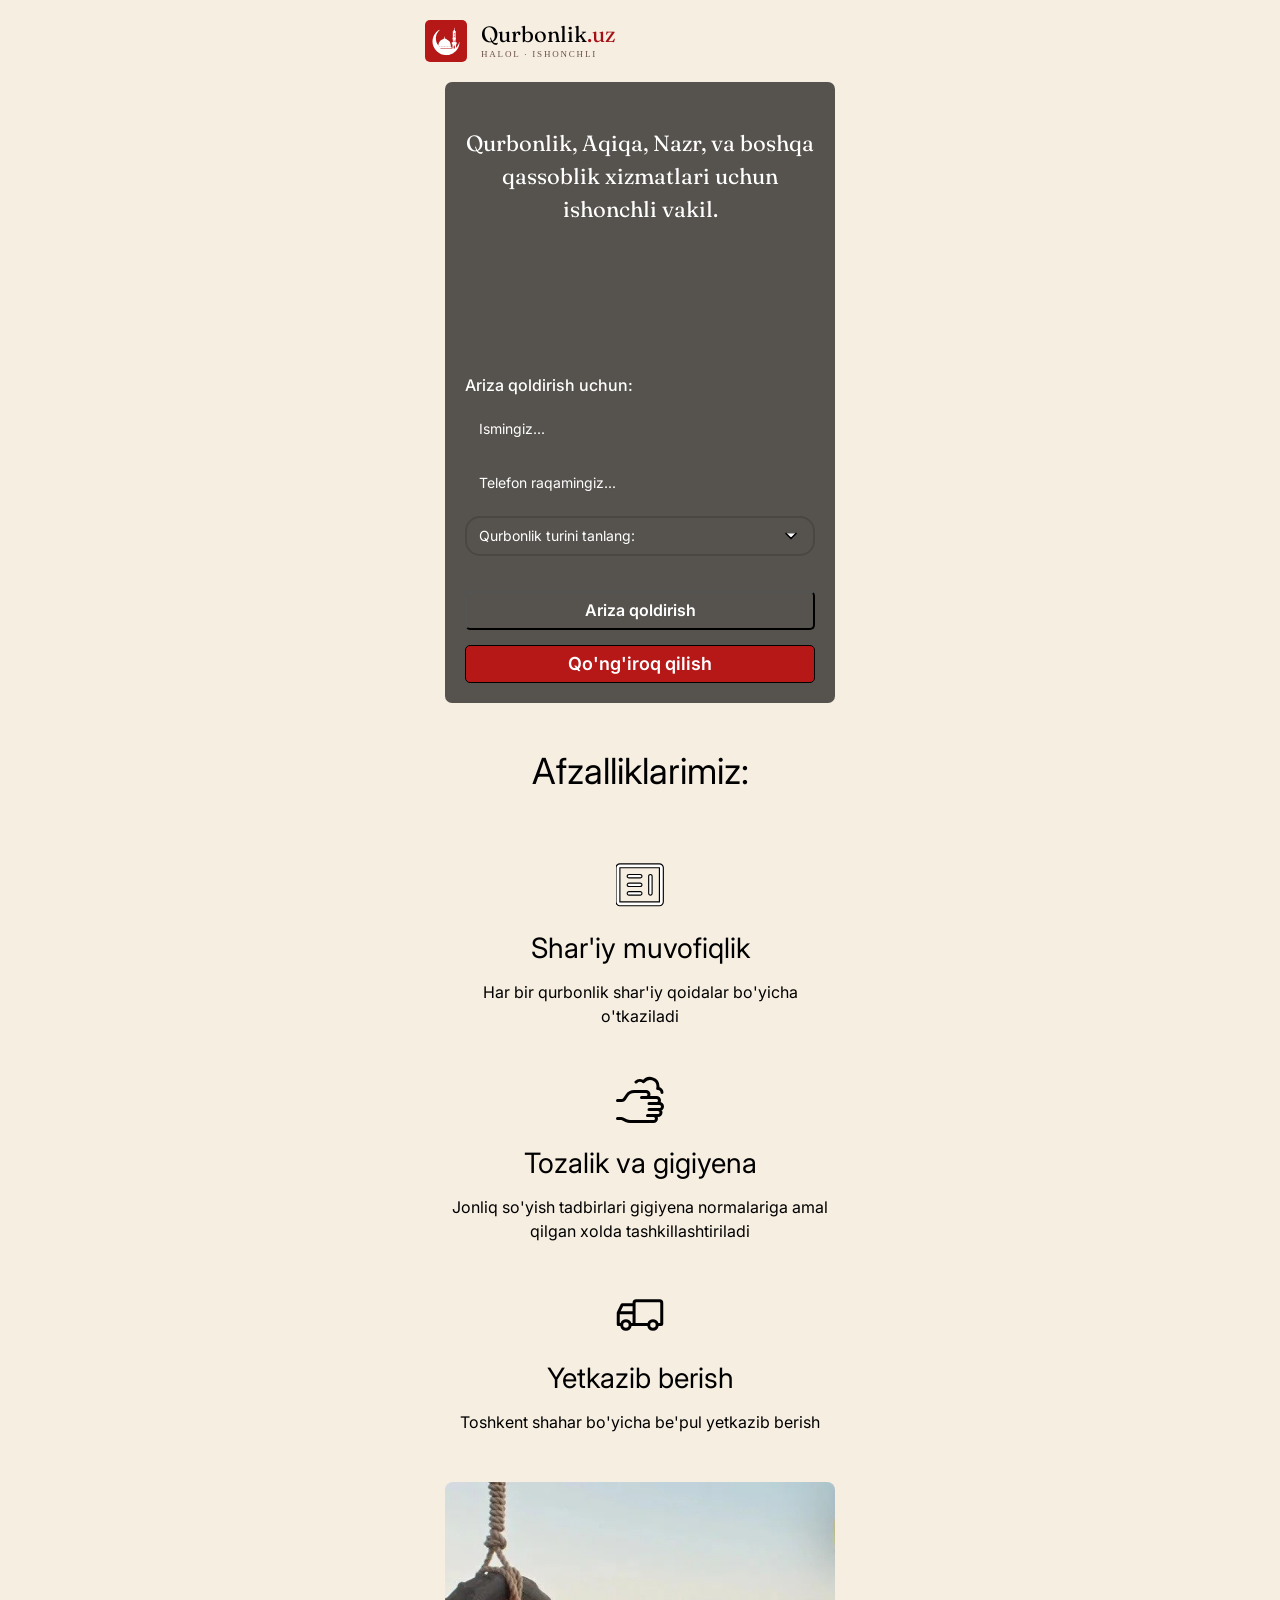
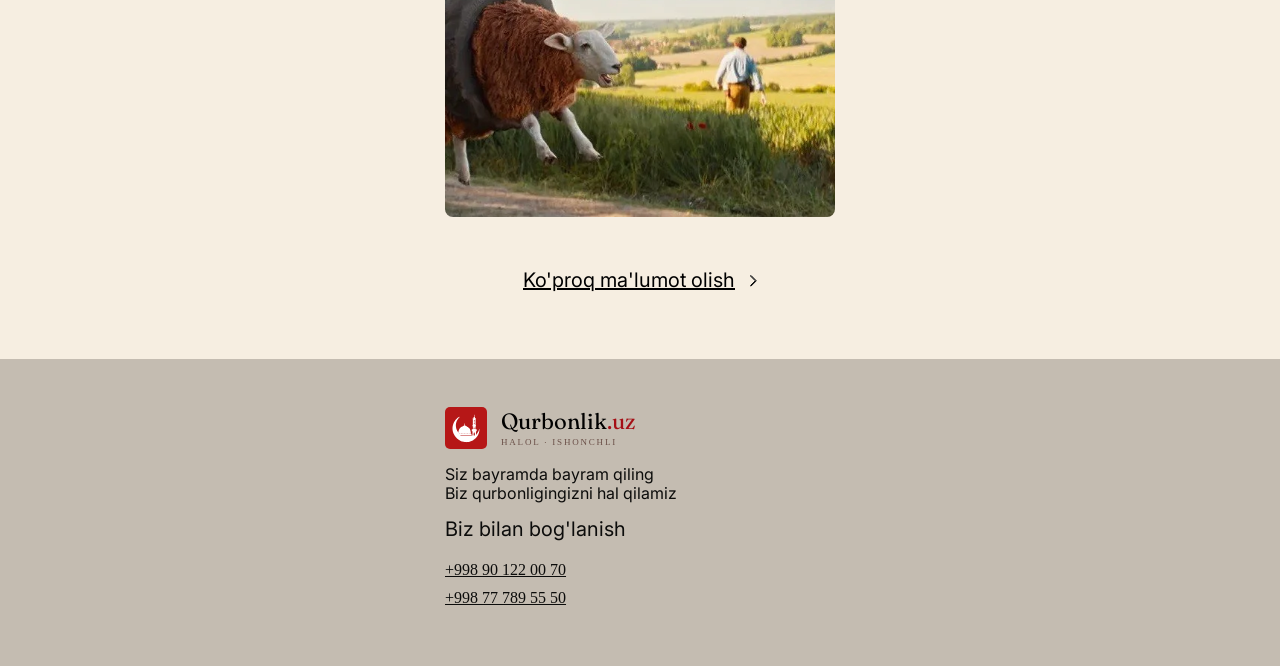
==== index.html @ 2880d34c "CRM test" ====
<!DOCTYPE html>
<html lang="en">
<head>
  <meta charset="UTF-8">
  <meta name="viewport" content="width=device-width, initial-scale=1.0">
  <title>Qurbonlik Landing</title>
  <link rel="stylesheet" href="./css/main.css">
  <link rel="stylesheet" href="./css/index.css">
  <link rel="preconnect" href="https://fonts.googleapis.com">
  <link rel="preconnect" href="https://fonts.gstatic.com" crossorigin>
  <link href="https://fonts.googleapis.com/css2?family=Fraunces:ital,opsz,wght@0,9..144,100..900;1,9..144,100..900&display=swap" rel="stylesheet">
  <link href="https://fonts.googleapis.com/css2?family=Inter:ital,opsz,wght@0,14..32,100..900;1,14..32,100..900&display=swap" rel="stylesheet">
</head>
<body>
  <header class="header">
    <div class="container box">
      <div class="header__box">
        <a href="/" class="header__link">
          <img src="./images/qurbonlik logo.svg" width="42" height="42" class="header__image" alt="Qurbonlik.uz logo">
          <div class="header__title">
            <p class="header__text">
              Qurbonlik<span class="header__minitext">.uz</span>
            </p>
            <p class="header__subtext">
              HALOL · ISHONCHLI          
            </p>
          </div>
        </a>
      </div>
    </div>
  </header>
  <main class="main">
    <div class="hero">
      <div class="container">
        <div class="hero__box">
          <div class="hero__card">
            <video class="hero-video" autoplay muted loop playsinline>
              <source src="./videos/2.mp4" type="video/mp4">
              Your browser does not support the video tag.
            </video>
            <div class="overlay"></div>
            <div class="hero-content">
              
              <h1 class="hero__title">
                Qurbonlik, Aqiqa, Nazr, va boshqa qassoblik xizmatlari uchun ishonchli vakil.
              </h1>
              <p class="hero__subtitle">
                Ariza qoldirish uchun:
              </p>
              <form action="" class="hero__form form">
                <input required class="form__name" type="text" placeholder="Ismingiz...">
                <input required class="form__phone" type="tel" placeholder="Telefon raqamingiz...">
                <div class="custom-select" id="customSelect">
                  <div class="select-selected">
                    <span id="selectedText">Qurbonlik turini tanlang:</span>
                    
                    <svg class="select-arrow" width="20" height="20" viewBox="0 0 24 24" fill="#fff">
                      <path d="M6 9L12 15L18 9"
                      stroke="currentColor"
                      stroke-width="2"
                      stroke-linecap="round"
                      stroke-linejoin="round"/>
                    </svg>
                  </div>
                  
                  <div class="select-options">
                    <div class="option" data-value="Aqiqa">Aqiqa</div>
                    <div class="option" data-value="Nazr">Nazr</div>
                    <div class="option" data-value="Ehson">Ehson</div>
                    <div class="option" data-value="Ma'lumot olmoqchi edim">
                      Ma'lumot olmoqchi edim
                    </div>
                  </div>
                  
                  <input type="hidden" name="type" id="typeInput" required>
                </div>
                <button type="submit" class="form__submit">Ariza qoldirish</button>
                <!-- <a href="tel:+998901220070" class="form__call">Yoki hoziroq biz bilan aloqaga chiqing</a> -->
                <a href="tel:+998901234567" class="call-btn">
                  <span>Qo'ng'iroq qilish</span>
                </a>
              </form>
            </div>
          </div>
        </div>
      </div>
    </div>
    
    <div class="us">
      <div class="container">
        <div class="us__about about">
          <h3 class="about__title">Afzalliklarimiz:</h3>
        </div>
        <div class="us__information information">
          <ul class="information__list">
            <li class="information__item">
              <svg class="information__logo" width="48" height="48" viewBox="0 0 42 37" fill="none" xmlns="http://www.w3.org/2000/svg">
                <path stroke="#000" d="M11.309 27.311H21.1965C21.6232 27.311 21.9803 27.1663 22.268 26.877C22.5553 26.588 22.699 26.2297 22.699 25.802C22.699 25.3747 22.5553 25.0193 22.268 24.736C21.9803 24.4527 21.6232 24.311 21.1965 24.311H11.309C10.8823 24.311 10.5253 24.4557 10.238 24.745C9.95033 25.034 9.8065 25.3923 9.8065 25.82C9.8065 26.2473 9.95033 26.6027 10.238 26.886C10.5253 27.1693 10.8823 27.311 11.309 27.311ZM30.0825 9.311C29.6552 9.311 29.2998 9.45467 29.0165 9.742C28.7332 10.0297 28.5915 10.386 28.5915 10.811V25.811C28.5915 26.236 28.736 26.5922 29.025 26.8795C29.3143 27.1672 29.6727 27.311 30.1 27.311C30.5277 27.311 30.8832 27.1672 31.1665 26.8795C31.4498 26.5922 31.5915 26.236 31.5915 25.811V10.811C31.5915 10.386 31.4468 10.0297 31.1575 9.742C30.8685 9.45467 30.5102 9.311 30.0825 9.311ZM11.309 19.811H21.1965C21.6232 19.811 21.9803 19.6663 22.268 19.377C22.5553 19.088 22.699 18.7297 22.699 18.302C22.699 17.8747 22.5553 17.5193 22.268 17.236C21.9803 16.9527 21.6232 16.811 21.1965 16.811H11.309C10.8823 16.811 10.5253 16.9557 10.238 17.245C9.95033 17.534 9.8065 17.8923 9.8065 18.32C9.8065 18.7473 9.95033 19.1027 10.238 19.386C10.5253 19.6693 10.8823 19.811 11.309 19.811ZM11.309 12.311H21.1965C21.6232 12.311 21.9803 12.1663 22.268 11.877C22.5553 11.588 22.699 11.2297 22.699 10.802C22.699 10.3747 22.5553 10.0193 22.268 9.736C21.9803 9.45267 21.6232 9.311 21.1965 9.311H11.309C10.8823 9.311 10.5253 9.45566 10.238 9.745C9.95033 10.034 9.8065 10.3923 9.8065 10.82C9.8065 11.2473 9.95033 11.6027 10.238 11.886C10.5253 12.1693 10.8823 12.311 11.309 12.311ZM3.4065 36.61C2.4865 36.61 1.68883 36.2722 1.0135 35.5965C0.337834 34.9212 0 34.1235 0 33.2035V3.4185C0 2.49517 0.337834 1.69466 1.0135 1.017C1.68883 0.338998 2.4865 0 3.4065 0H37.9915C38.9148 0 39.7153 0.338998 40.393 1.017C41.071 1.69466 41.41 2.49517 41.41 3.4185V33.2035C41.41 34.1235 41.071 34.9212 40.393 35.5965C39.7153 36.2722 38.9148 36.61 37.9915 36.61H3.4065ZM3.4065 33.2035H37.9915V3.4185H3.4065V33.2035Z" fill="white"/>
              </svg>
              <p class="information__title">Shar'iy muvofiqlik</p>
              <p class="information__text">Har bir qurbonlik shar'iy qoidalar bo'yicha o'tkaziladi</p>
            </li>
            <li class="information__item">
              <svg class="information__logo" xmlns="http://www.w3.org/2000/svg" width="48" height="48" viewBox="0 0 24 24"><path fill="none" stroke="#000" stroke-linecap="round" stroke-linejoin="round" stroke-width="1.5" d="M.75 21.252h1.9c.233 0 .463.054.671.158l1.733.867a4.507 4.507 0 0 0 2.012.475H18.75a1.5 1.5 0 1 0 0-3H21a1.5 1.5 0 1 0 0-3h.75a1.5 1.5 0 1 0 0-3h-1.5a1.5 1.5 0 1 0 0-3H15a1.5 1.5 0 1 0 0-3H9.158a4.5 4.5 0 0 0-3.744 2L4.2 11.584a1.5 1.5 0 0 1-1.248.668H.75m12-1.5H15m1.5 6H21m-4.5-3h3.75m-4.5 6h3M23 8.248a1.992 1.992 0 0 0-2.146-1.985c.093-.33.142-.672.146-1.015a3.99 3.99 0 0 0-7.2-2.383a2.986 2.986 0 0 0-3.8.147"/></svg>
              <p class="information__title">Tozalik va gigiyena</p>
              <p class="information__text">Jonliq so'yish tadbirlari gigiyena normalariga amal qilgan xolda tashkillashtiriladi</p>
            </li>
            <li class="information__item">
              <svg class="information__logo" width="48" height="48" xmlns="http://www.w3.org/2000/svg" viewBox="0 0 64 64"><path fill="#000" d="M58.17 11H26.92a4.83 4.83 0 0 0-4.83 4.83v.44H8.59a2.65 2.65 0 0 0-2.36 1.47l-4.95 10.1A2.65 2.65 0 0 0 1 29v15.65a2 2 0 0 0 2 2h2.71a7.64 7.64 0 0 0 15.06 0h21a7.64 7.64 0 0 0 15.06 0h3.47A2.7 2.7 0 0 0 63 44V15.85A4.83 4.83 0 0 0 58.17 11M9.45 20.29h12.64v6.55H6.23ZM13.24 49a3.66 3.66 0 1 1 3.65-3.65A3.66 3.66 0 0 1 13.24 49m0-11.31a7.65 7.65 0 0 0-7.16 5H5V30.84h17.09v11.81H20.4a7.65 7.65 0 0 0-7.16-4.98ZM49.29 49a3.66 3.66 0 1 1 3.65-3.65A3.66 3.66 0 0 1 49.29 49M59 42.65h-2.55a7.64 7.64 0 0 0-14.33 0h-16v-26.8a.84.84 0 0 1 .83-.83h31.22a.84.84 0 0 1 .83.83Z"/></svg>
              <p class="information__title">Yetkazib berish</p>
              <p class="information__text">Toshkent shahar bo'yicha be'pul yetkazib berish</p>
            </li>
          </ul>
          <img class="information__image" src="./images/qo'y3.webp" alt="Image of a sheep">
          <a class="information__link" href="https://app.qurbonlik.uz/" target="_blank">
            <span class="information__subtext">Ko'proq ma'lumot olish</span>
            <svg width="7" height="12" viewBox="0 0 7 12" fill="none" xmlns="http://www.w3.org/2000/svg">
              <path stroke="#000" d="M0.876953 0.5C0.977777 0.5 1.05475 0.530412 1.13281 0.608398L6.07715 5.55273C6.13104 5.60665 6.15622 5.64863 6.16797 5.67676V5.67773C6.18275 5.71329 6.19141 5.75306 6.19141 5.80176C6.19141 5.85046 6.18275 5.89022 6.16797 5.92578V5.92676C6.15621 5.95488 6.13103 5.99687 6.07715 6.05078L1.1084 11.0195C1.03063 11.0973 0.963489 11.1192 0.882812 11.1162C0.788784 11.1127 0.707921 11.0809 0.62207 10.9951C0.543947 10.917 0.512697 10.8402 0.512695 10.7393C0.512695 10.6384 0.543945 10.5615 0.62207 10.4834L5.30371 5.80176L0.59668 1.09473C0.519014 1.01703 0.497072 0.95072 0.5 0.870117C0.503448 0.77585 0.536015 0.694453 0.62207 0.608398C0.699995 0.530589 0.776363 0.500076 0.876953 0.5Z" fill="white" stroke="white"/>
            </svg>
          </a>
        </div>
      </div>
    </div> 
  </main>
  <footer class="footer">
    <div class="container">
      <div class="header__box">
        <a href="/" class="header__link">
          <img src="./images/qurbonlik logo.svg" width="42" height="42" class="header__image" alt="Qurbonlik.uz logo">
          <div class="header__title">
            <p class="header__text">
              Qurbonlik<span class="header__minitext">.uz</span>
            </p>
            <p class="header__subtext">
              HALOL · ISHONCHLI          
            </p>
          </div>
        </a>
      </div>
      <p class="footer__motto">
        Siz bayramda bayram qiling
        <br>
        Biz qurbonligingizni hal qilamiz
      </p>
      <div class="footer__contact">
        <p class="footer__text">
          Biz bilan bog'lanish
        </p>
        <a href="tel:+998901220070" class="footer__phone">+998 90 122 00 70</a>
        <a href="tel:+998777895550" class="footer__phone">+998 77 789 55 50</a>
      </div>
    </div>
  </footer>
  
  <script src="./js/index.js"></script>
</body>
</html>
---- css/main.css ----
/*! normalize.css v8.0.1 | MIT License | github.com/necolas/normalize.css */
/* Document
========================================================================== */
/**
* 1. Correct the line height in all browsers.
* 2. Prevent adjustments of font size after orientation changes in iOS.
*/
html {
  line-height: 1.15;
  /* 1 */
  -webkit-text-size-adjust: 100%;
  /* 2 */
}

/* Sections
========================================================================== */
/**
* Remove the margin in all browsers.
*/
body {
  margin: 0;
}

/**
* Render the `main` element consistently in IE.
*/
main {
  display: block;
}

/**
* Correct the font size and margin on `h1` elements within `section` and
* `article` contexts in Chrome, Firefox, and Safari.
*/
h1 {
  font-size: 2em;
  margin: 0.67em 0;
}

/* Grouping content
========================================================================== */
/**
* 1. Add the correct box sizing in Firefox.
* 2. Show the overflow in Edge and IE.
*/
hr {
  box-sizing: content-box;
  /* 1 */
  height: 0;
  /* 1 */
  overflow: visible;
  /* 2 */
}

/**
* 1. Correct the inheritance and scaling of font size in all browsers.
* 2. Correct the odd `em` font sizing in all browsers.
*/
pre {
  font-family: monospace, monospace;
  /* 1 */
  font-size: 1em;
  /* 2 */
}

/* Text-level semantics
========================================================================== */
/**
* Remove the gray background on active links in IE 10.
*/
a {
  background-color: transparent;
}

/**
* 1. Remove the bottom border in Chrome 57-
* 2. Add the correct text decoration in Chrome, Edge, IE, Opera, and Safari.
*/
abbr[title] {
  border-bottom: none;
  /* 1 */
  text-decoration: underline;
  /* 2 */
  -webkit-text-decoration: underline dotted;
  text-decoration: underline dotted;
  /* 2 */
}

/**
* Add the correct font weight in Chrome, Edge, and Safari.
*/
b,
strong {
  font-weight: bolder;
}

/**
* 1. Correct the inheritance and scaling of font size in all browsers.
* 2. Correct the odd `em` font sizing in all browsers.
*/
code,
kbd,
samp {
  font-family: monospace, monospace;
  /* 1 */
  font-size: 1em;
  /* 2 */
}

/**
* Add the correct font size in all browsers.
*/
small {
  font-size: 80%;
}

/**
* Prevent `sub` and `sup` elements from affecting the line height in
* all browsers.
*/
sub,
sup {
  font-size: 75%;
  line-height: 0;
  position: relative;
  vertical-align: baseline;
}

sub {
  bottom: -0.25em;
}

sup {
  top: -0.5em;
}

/* Embedded content
========================================================================== */
/**
* Remove the border on images inside links in IE 10.
*/
img {
  border-style: none;
}

/* Forms
========================================================================== */
/**
* 1. Change the font styles in all browsers.
* 2. Remove the margin in Firefox and Safari.
*/
button,
input,
optgroup,
select,
textarea {
  font-family: inherit;
  /* 1 */
  font-size: 100%;
  /* 1 */
  line-height: 1.15;
  /* 1 */
  margin: 0;
  /* 2 */
}

/**
* Show the overflow in IE.
* 1. Show the overflow in Edge.
*/
button,
input {
  /* 1 */
  overflow: visible;
}

/**
* Remove the inheritance of text transform in Edge, Firefox, and IE.
* 1. Remove the inheritance of text transform in Firefox.
*/
button,
select {
  /* 1 */
  text-transform: none;
}

/**
* Correct the inability to style clickable types in iOS and Safari.
*/
button,
[type=button],
[type=reset],
[type=submit] {
  -webkit-appearance: button;
}

/**
* Remove the inner border and padding in Firefox.
*/
button::-moz-focus-inner,
[type=button]::-moz-focus-inner,
[type=reset]::-moz-focus-inner,
[type=submit]::-moz-focus-inner {
  border-style: none;
  padding: 0;
}

/**
* Restore the focus styles unset by the previous rule.
*/
button:-moz-focusring,
[type=button]:-moz-focusring,
[type=reset]:-moz-focusring,
[type=submit]:-moz-focusring {
  outline: 1px dotted ButtonText;
}

/**
* Correct the padding in Firefox.
*/
fieldset {
  padding: 0.35em 0.75em 0.625em;
}

/**
* 1. Correct the text wrapping in Edge and IE.
* 2. Correct the color inheritance from `fieldset` elements in IE.
* 3. Remove the padding so developers are not caught out when they zero out
*    `fieldset` elements in all browsers.
*/
legend {
  box-sizing: border-box;
  /* 1 */
  color: inherit;
  /* 2 */
  display: table;
  /* 1 */
  max-width: 100%;
  /* 1 */
  padding: 0;
  /* 3 */
  white-space: normal;
  /* 1 */
}

/**
* Add the correct vertical alignment in Chrome, Firefox, and Opera.
*/
progress {
  vertical-align: baseline;
}

/**
* Remove the default vertical scrollbar in IE 10+.
*/
textarea {
  overflow: auto;
}

/**
* 1. Add the correct box sizing in IE 10.
* 2. Remove the padding in IE 10.
*/
[type=checkbox],
[type=radio] {
  box-sizing: border-box;
  /* 1 */
  padding: 0;
  /* 2 */
}

/**
* Correct the cursor style of increment and decrement buttons in Chrome.
*/
[type=number]::-webkit-inner-spin-button,
[type=number]::-webkit-outer-spin-button {
  height: auto;
}

/**
* 1. Correct the odd appearance in Chrome and Safari.
* 2. Correct the outline style in Safari.
*/
[type=search] {
  -webkit-appearance: textfield;
  /* 1 */
  outline-offset: -2px;
  /* 2 */
}

/**
* Remove the inner padding in Chrome and Safari on macOS.
*/
[type=search]::-webkit-search-decoration {
  -webkit-appearance: none;
}

/**
* 1. Correct the inability to style clickable types in iOS and Safari.
* 2. Change font properties to `inherit` in Safari.
*/
::-webkit-file-upload-button {
  -webkit-appearance: button;
  /* 1 */
  font: inherit;
  /* 2 */
}

/* Interactive
========================================================================== */
/*
* Add the correct display in Edge, IE 10+, and Firefox.
*/
details {
  display: block;
}

/*
* Add the correct display in all browsers.
*/
summary {
  display: list-item;
}

/* Misc
========================================================================== */
/**
* Add the correct display in IE 10+.
*/
template {
  display: none;
}

/**
* Add the correct display in IE 10.
*/
[hidden] {
  display: none;
}

html {
  scroll-behavior: smooth;
  height: 100%;
}

*,
*::after,
*::before {
  box-sizing: border-box;
}

body {
  display: flex;
  flex-direction: column;
  height: 100%;
  margin: 0;
  padding: 0;
}

main {
  flex-grow: 1;
}

img {
  max-width: 100%;
  height: auto;
  vertical-align: middle;
  -o-object-fit: cover;
  object-fit: cover;
}

.visually-hidden {
  position: absolute;
  width: 1px;
  height: 1px;
  margin: -1px;
  border: 0;
  overflow: hidden;
  clip: rect(0, 0, 0, 0);
}

.container {
  width: 100%;
  max-width: 430px;
  margin-left: auto;
  margin-right: auto;
  padding: 0 20px;
}
---- css/index.css ----
/* ======================= HEADER SECTION =================*/


.header {
  background-color: #F6EEE1;
  padding: 20px;
}

.box {
  padding: 0;
}

.header__box {
  display: flex;
}

.header__link {
  display: flex;
  flex-direction: row;
  justify-content: space-between;
  align-items: center;
  text-decoration: none;
  width: 190px;
}

.header__image {
  border-radius: 5px;
  width: 42px;
  height: 42px;
}

.header__title {
  /* display: flex; */
}

.header__text {
  margin: 0;
  font-family: 'Fraunces';
  font-size: 22px;
  color: #000;
}
.header__minitext {
  color: #A50F15;
}

.header__subtext {
  margin: 0;
  font-size: 9px;
  color: #6B5048;
  letter-spacing: 0.2em;
  margin-top: 2px;
}


/* =========================  HERO SECTION ================ */


.hero {
  background-color: #F6EEE1;
  position: relative;
  z-index: 1;
}

.hero__box {
  padding-bottom: 48px;
}

.hero__card {
  /* background-image: url("../images/qo'y.webp"); */
  /* background-image: url("../images/5.JPG"); */
  /* background: linear-gradient(rgba(0, 0, 0, 0.5), rgba(0, 0, 0, 0.5)), url('../images/6.JPG'); */
  background-repeat: no-repeat;
  background-position: center;
  background-size: cover;
  border-radius: 7px;
  padding: 20px;
  position: relative;
  z-index: 1;
  overflow: hidden;
  width: 100%;
  padding-top: 45px;
}

.hero__title {
  margin: 0;
  color: #fff;
  font-family: 'Fraunces';
  font-size: 22px;
  font-weight: 400;
  text-align: center;
  margin-bottom: 150px;
  line-height: 150%;
}

.hero__subtitle {
  margin: 0;
  color: #fff;
  font-family: 'Inter';
  font-size: 16px;
  font-weight: 500;
  margin-bottom: 15px;
}

.form {
  z-index: 10;
}

.form__name {
  padding: 8px 12px;
  border-radius: 5px;
  font-family: 'Inter';
  font-size: 16px;
  margin-bottom: 15px;
  width: 100%;
  border-color: transparent;
  background-color: transparent;
  color: #fff;
  position: relative;
  z-index: 10;
}

.form__name::placeholder {
  color: #fff;
  font-size: 14px;
}

.form__phone {
  padding: 8px 12px;
  border-radius: 5px;
  font-family: 'Inter';
  font-size: 16px;
  margin-bottom: 15px;
  width: 100%;
  border-color: transparent;
  background-color: transparent;
  color: #fff;
}

.form__phone::placeholder {
  color: #fff;
  font-size: 14px;
}

.form__subtitle {
  margin: 0;
  color: #000;
  font-family: 'Inter';
  font-size: 16px;
  font-weight: 500;
  margin-bottom: 15px;
}

.form__box {
  display: flex;
  align-items: center;
  margin-bottom: 8px;
}

.input {
  margin-right: 3px;
}

.label {
  color: #000;
  font-family: 'Inter';
  font-size: 16px;
  font-weight: 400;
  display: inline-block;
}

.form__submit {
  background: transparent;
  border-radius: 5px;
  width: 100%;
  padding: 8px 12px;
  margin-top: 15px;
  font-family: 'Inter';
  font-size: 16px;
  cursor: pointer;
  font-weight: 600;
  color: #fff;
}

.form__call {
  display: block;
  background: #fff;
  border-radius: 5px;
  width: 100%;
  padding: 8px 12px;
  margin-top: 15px;
  font-family: 'Inter';
  font-size: 16px;
  cursor: pointer;
  font-weight: 600;
  color: #000;
  border: #000;
  text-decoration: none;
}


/* ====================== ABOUT US SECTION =================== */

.us {
  background-color: #F6EEE1;
  padding-bottom: 64px;
}

.about {
  padding-bottom: 48px;
  display: flex;
  flex-direction: column;
  align-items: center;
}

.about__pretext {
  font-family: 'Inter';
  font-size: 16px;
  color: #000;
  margin: 0;
  margin-bottom: 12px;
}

.about__title {
  font-family: 'Inter';
  font-size: 36px;
  font-weight: 400;
  color: #000;
  margin: 0;
  margin-bottom: 20px;
}

.about__text {
  font-family: 'Inter';
  font-size: 16px;
  color: #000;
  margin: 0;
  text-align: center;
  line-height: 150%;
}

.information {
  
}

.information__list {
  list-style: none;
  margin: 0;
  padding: 0;
}

.information__item {
  display: flex;
  flex-direction: column;
  align-items: center;
  margin-bottom: 48px;
}

.information__logo {
  margin-bottom: 20px;
}

.information__title {
  margin: 0;
  font-family: 'Inter';
  font-size: 28px;
  color: #000;
  line-height: 140%;
  margin-bottom: 12px;
}

.information__text {
  margin: 0;
  font-family: 'Inter';
  font-size: 16px;
  color: #000;
  line-height: 150%;
  text-align: center;
}

.information__image {
  width: 100%;
  height: 335px;
  border-radius: 8px;
  margin-bottom: 48px;
}

.information__link {
  display: block;
  text-decoration: none;
  font-family: 'Inter';
  font-size: 20px;
  line-height: 150%;
  color: #000;
  width: 100%;
  text-align: center;
}

.information__subtext {
  margin-right: 10px;
  text-decoration: underline;
}

/* =============== FOOTER SECTION ================= */

.footer {
  background-color: #C4BCB1;
  padding: 48px 0;
}

.footer__motto {
  font-family: 'Inter';
  color: #0C0C0B;
}

.footer__contact {
  display: flex;
  flex-direction: column;
  justify-content: right;
}

.footer__text {
  font-family: 'Inter';
  font-size: 20px;
  color: #0C0C0B;
  margin-top: 0;
}

.footer__phone {
  color: #0C0C0B;
  margin-bottom: 10px;
}

/* ================== CHATGPT TEST ========================== */

.form-label {
  display: block;
  margin-bottom: 10px;
  font-size: 18px;
  font-weight: 500;
  color: #fff;
  font-family: 'Inter';
}

select {
  width: 100%;
  padding: 8px 16px;
  font-size: 16px;
  border: 2px solid rgba(0,0,0,.2);
  border-radius: 10px;
  background: rgba(255,255,255,.85);
  color: #222;
  outline: none;
  cursor: pointer;
  transition: .25s ease;
  font-family: 'Inter';
}

select:hover {
  border-color: #555;
}

select:focus {
  border-color: #FFD040;
  box-shadow: 0 0 0 4px rgba(255,208,64,.25);
}

.select-wrapper {
  position: relative;
}

.select-wrapper select {
  width: 100%;
  padding: 14px 45px 14px 16px;
  
  appearance: none;
  -webkit-appearance: none;
  -moz-appearance: none;
  
  border-radius: 15px;
  border: none;
  background: #fff;
  cursor: pointer;
}

.select-wrapper::after {
  content: "v";
  position: absolute;
  
  right: 18px;
  top: 50%;
  font-family: 'Inter';
  
  
  transform: translateY(-50%);
  
  color: #000101;
  font-size: 18px;
  
  pointer-events: none;
}


/* ================ Call ============================= */

.call-btn {
  display: flex;
  align-items: center;
  justify-content: center;
  gap: 10px;
  border: 1.5px solid #000;
  
  width: 100%;
  padding: 8px 12px;
  
  margin-top: 15px;
  
  background: #B61717;
  color: #fff;
  
  border-radius: 5px;
  text-decoration: none;
  font-size: 18px;
  font-weight: 600;
  
  transition: all .25s ease;
  
  font-family: 'Inter';
}

.call-btn:hover {
  background: #ff5a5a;
  transform: translateY(-2px);
  box-shadow: 0 8px 20px rgba(255, 64, 64, 0.25);
}

.call-btn:active {
  transform: scale(.97);
  box-shadow: 0 2px 8px rgba(255, 208, 64, .2);
}

.call-icon {
  font-size: 20px;
}

/* ================= CHATGPT SELECT 2 ================== */

.custom-select {
  position: relative;
  width: 100%;
  margin-bottom: 20px;
}

.select-selected {
  display: flex;
  justify-content: space-between;
  align-items: center;
  
  width: 100%;
  padding: 8px 12px;
  
  /* background: rgba(255,255,255,0.9); */
  background-color: transparent;
  border: 2px solid rgba(0,0,0,0.15);
  border-radius: 15px;
  
  font-size: 14px;
  color: #fff;
  cursor: pointer;
  
  transition: all .25s ease;
  font-family: 'Inter';
}

.select-selected:hover {
  border-color: #FFD040;
}

.select-selected.active {
  border-color: #FFD040;
  box-shadow: 0 0 0 4px rgba(255,208,64,.2);
}

.select-arrow {
  color: #000101;
  transition: transform .3s ease;
  flex-shrink: 0;
}

.custom-select.open .select-arrow {
  transform: rotate(180deg);
}

.select-options {
  position: absolute;
  top: calc(100% + 8px);
  left: 0;
  right: 0;
  
  background: rgba(255,255,255,0.98);
  border-radius: 15px;
  overflow: hidden;
  
  box-shadow: 0 12px 30px rgba(0,0,0,.18);
  
  opacity: 0;
  visibility: hidden;
  transform: translateY(-10px);
  
  transition:
  opacity .25s ease,
  transform .25s ease,
  visibility .25s ease;
  
  z-index: 100;
}

.custom-select.open .select-options {
  opacity: 1;
  visibility: visible;
  transform: translateY(0);
}

.option {
  padding: 8px 12px;
  cursor: pointer;
  color: #000101;
  transition: background .2s ease;
  font-family: 'Inter';
}

.option:hover {
  background: rgba(255,208,64,.15);
}

.option:not(:last-child) {
  border-bottom: 1px solid rgba(0,0,0,.06);
}

/* ===================== VIDEO ================== */

.hero-video {
  position: absolute;
  inset: 0;
  
  width: 100%;
  height: 100%;
  
  object-fit: cover;
  z-index: -2;
}

.overlay {
  position: absolute;
  inset: 0;
  
  background: rgba(0, 1, 1, 0.65);
  z-index: -1;
}

.hero-content {
  position: relative;
  z-index: 10;
  color: #fff;
}
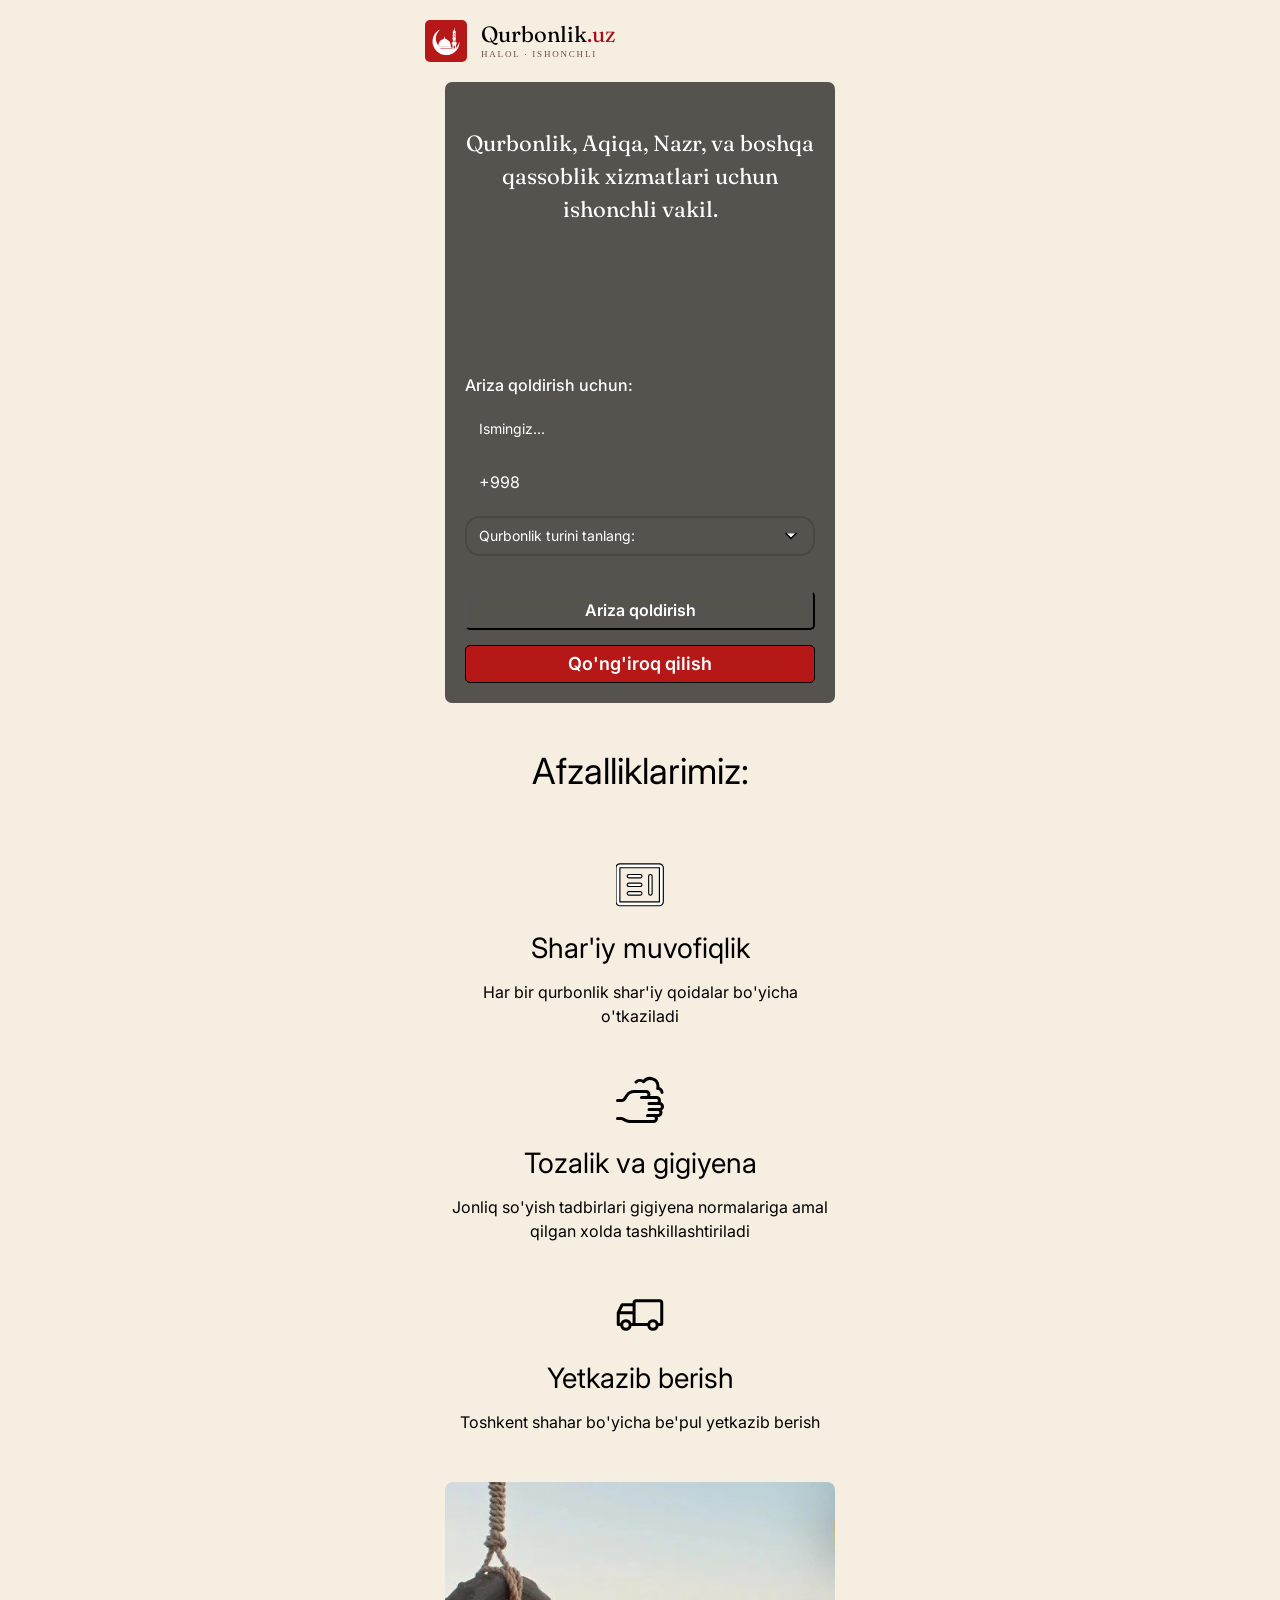
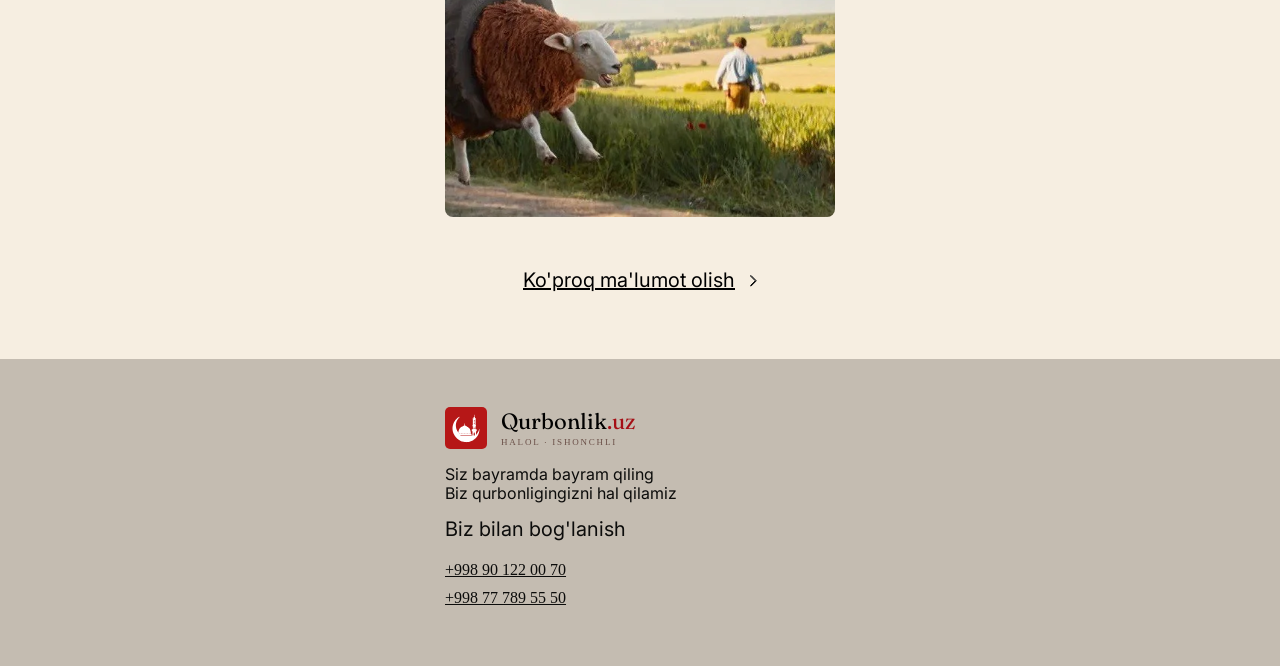
==== commit 3ba5d11e: "Pop-up" ====
--- a/index.html
+++ b/index.html
@@ -49,7 +49,19 @@
               </p>
               <form action="" class="hero__form form">
                 <input required class="form__name" type="text" placeholder="Ismingiz...">
-                <input required class="form__phone" type="tel" placeholder="Telefon raqamingiz...">
+                <!-- <input required class="form__phone" type="tel" placeholder="Telefon raqamingiz..."> -->
+                <input
+                required
+                class="form__phone"
+                type="tel"
+                placeholder="+998"
+                value="+998"
+                name="phone"
+                inputmode="numeric"
+                autocomplete="tel"
+                pattern="\+998[0-9]{9}"
+                maxlength="13"
+                >
                 <div class="custom-select" id="customSelect">
                   <div class="select-selected">
                     <span id="selectedText">Qurbonlik turini tanlang:</span>
@@ -76,7 +88,7 @@
                 </div>
                 <button type="submit" class="form__submit">Ariza qoldirish</button>
                 <!-- <a href="tel:+998901220070" class="form__call">Yoki hoziroq biz bilan aloqaga chiqing</a> -->
-                <a href="tel:+998901234567" class="call-btn">
+                <a href="tel:+998901220070" class="call-btn">
                   <span>Qo'ng'iroq qilish</span>
                 </a>
               </form>
@@ -152,6 +164,34 @@
     </div>
   </footer>
   
+  <div class="success-popup" id="successPopup">
+    <div class="success-popup__content">
+      <button class="success-popup__close" id="successPopupClose">&times;</button>
+      
+      <div class="success-popup__icon">✓</div>
+      
+      <h2 class="success-popup__title">Arizangiz qabul qilindi!</h2>
+      
+      <p class="success-popup__text">
+        Ariza qoldirganingiz uchun rahmat.
+        Tez orada siz bilan bog‘lanamiz.
+      </p>
+      
+      <button class="success-popup__button" id="successPopupButton">
+        Yopish
+      </button>
+      <a href="tel:+998901220070" class="success-popup__link phone">
+        <svg class="phone-image" xmlns="http://www.w3.org/2000/svg" width="24" height="24" viewBox="0 0 16 16"><path fill="#ffff" d="M12.2 10c-1.1-.1-1.7 1.4-2.5 1.8C8.4 12.5 6 10 6 10S3.5 7.6 4.1 6.3c.5-.8 2-1.4 1.9-2.5c-.1-1-2.3-4.6-3.4-3.6C.2 2.4 0 3.3 0 5.1c-.1 3.1 3.9 7 3.9 7c.4.4 3.9 4 7 3.9c1.8 0 2.7-.2 4.9-2.6c1-1.1-2.5-3.3-3.6-3.4z"/></svg>
+        <span>
+          Bizga hoziroq aloqaga chiqing
+        </span>
+      </a>
+      <a href="https://t.me/+998901220070" target="_blank" class="success-popup__link telegram">
+        <img src="./images/telegram.svg" alt="Telegram logo" width="25" height="25" class="telegram-logo">Telegramdan aloqaga chiqing
+      </a>
+    </div>
+  </div>
+  
   <script src="./js/index.js"></script>
 </body>
 </html>
--- a/css/index.css
+++ b/css/index.css
@@ -561,4 +561,163 @@
   position: relative;
   z-index: 10;
   color: #fff;
+}
+
+/* ====================== CHATGPT POPUP ===================== */
+
+.success-popup {
+  position: fixed;
+  inset: 0;
+  background: rgba(0, 0, 0, 0.7);
+  
+  display: none;
+  align-items: center;
+  justify-content: center;
+  
+  z-index: 9999;
+  padding: 20px;
+}
+
+.success-popup.active {
+  display: flex;
+}
+
+.success-popup__content {
+  position: relative;
+  
+  width: 100%;
+  max-width: 420px;
+  
+  background: #fff;
+  border-radius: 16px;
+  
+  padding: 40px 30px;
+  text-align: center;
+  
+  box-shadow: 0 20px 60px rgba(0, 0, 0, 0.3);
+  
+  animation: popupAppear 0.25s ease;
+}
+
+.success-popup__icon {
+  width: 65px;
+  height: 65px;
+  
+  margin: 0 auto 20px;
+  
+  display: flex;
+  align-items: center;
+  justify-content: center;
+  
+  border-radius: 50%;
+  
+  background: #22c55e;
+  color: white;
+  
+  font-size: 35px;
+  font-weight: bold;
+}
+
+.success-popup__content h2 {
+  margin: 0 0 15px;
+  font-size: 26px;
+}
+
+.success-popup__content p {
+  margin: 0 0 25px;
+  line-height: 1.5;
+  color: #555;
+}
+
+.success-popup__close {
+  position: absolute;
+  
+  top: 12px;
+  right: 16px;
+  
+  border: none;
+  background: none;
+  
+  font-size: 30px;
+  cursor: pointer;
+  
+  color: #777;
+}
+
+.success-popup__button {
+  width: 100%;
+  font-family: 'Inter';
+  
+  padding: 13px 20px;
+  
+  border: none;
+  border-radius: 8px;
+  
+  background: #c00;
+  color: white;
+  
+  font-size: 16px;
+  font-weight: 600;
+  margin-bottom: 20px;
+  
+  cursor: pointer;
+}
+
+.success-popup__link {
+  width: 100%;
+  font-family: 'Inter';
+  display: block;
+  text-decoration: none;
+  
+  padding: 13px 20px;
+  
+  border: none;
+  border-radius: 8px;
+  
+  background: rgb(1, 72, 6);
+  color: white;
+  
+  font-size: 16px;
+  font-weight: 600;
+  margin-bottom: 20px;
+  
+  cursor: pointer;
+}
+
+.telegram {
+  background-color: #1a6991;
+}
+
+.phone {
+  display: flex;
+  align-items: center;
+  justify-content: space-between;
+}
+
+.phone-image {
+  margin-left: 7px;
+}
+
+.success-popup__title {
+  font-family: 'Inter';
+}
+
+.success-popup__text {
+  font-family: 'Inter';
+}
+
+.telegram-logo {
+  margin-right: 10px;
+}
+
+@keyframes popupAppear {
+  from {
+    opacity: 0;
+    transform: scale(0.9);
+  }
+  
+  to {
+    opacity: 1;
+    transform: scale(1);
+  }
 }
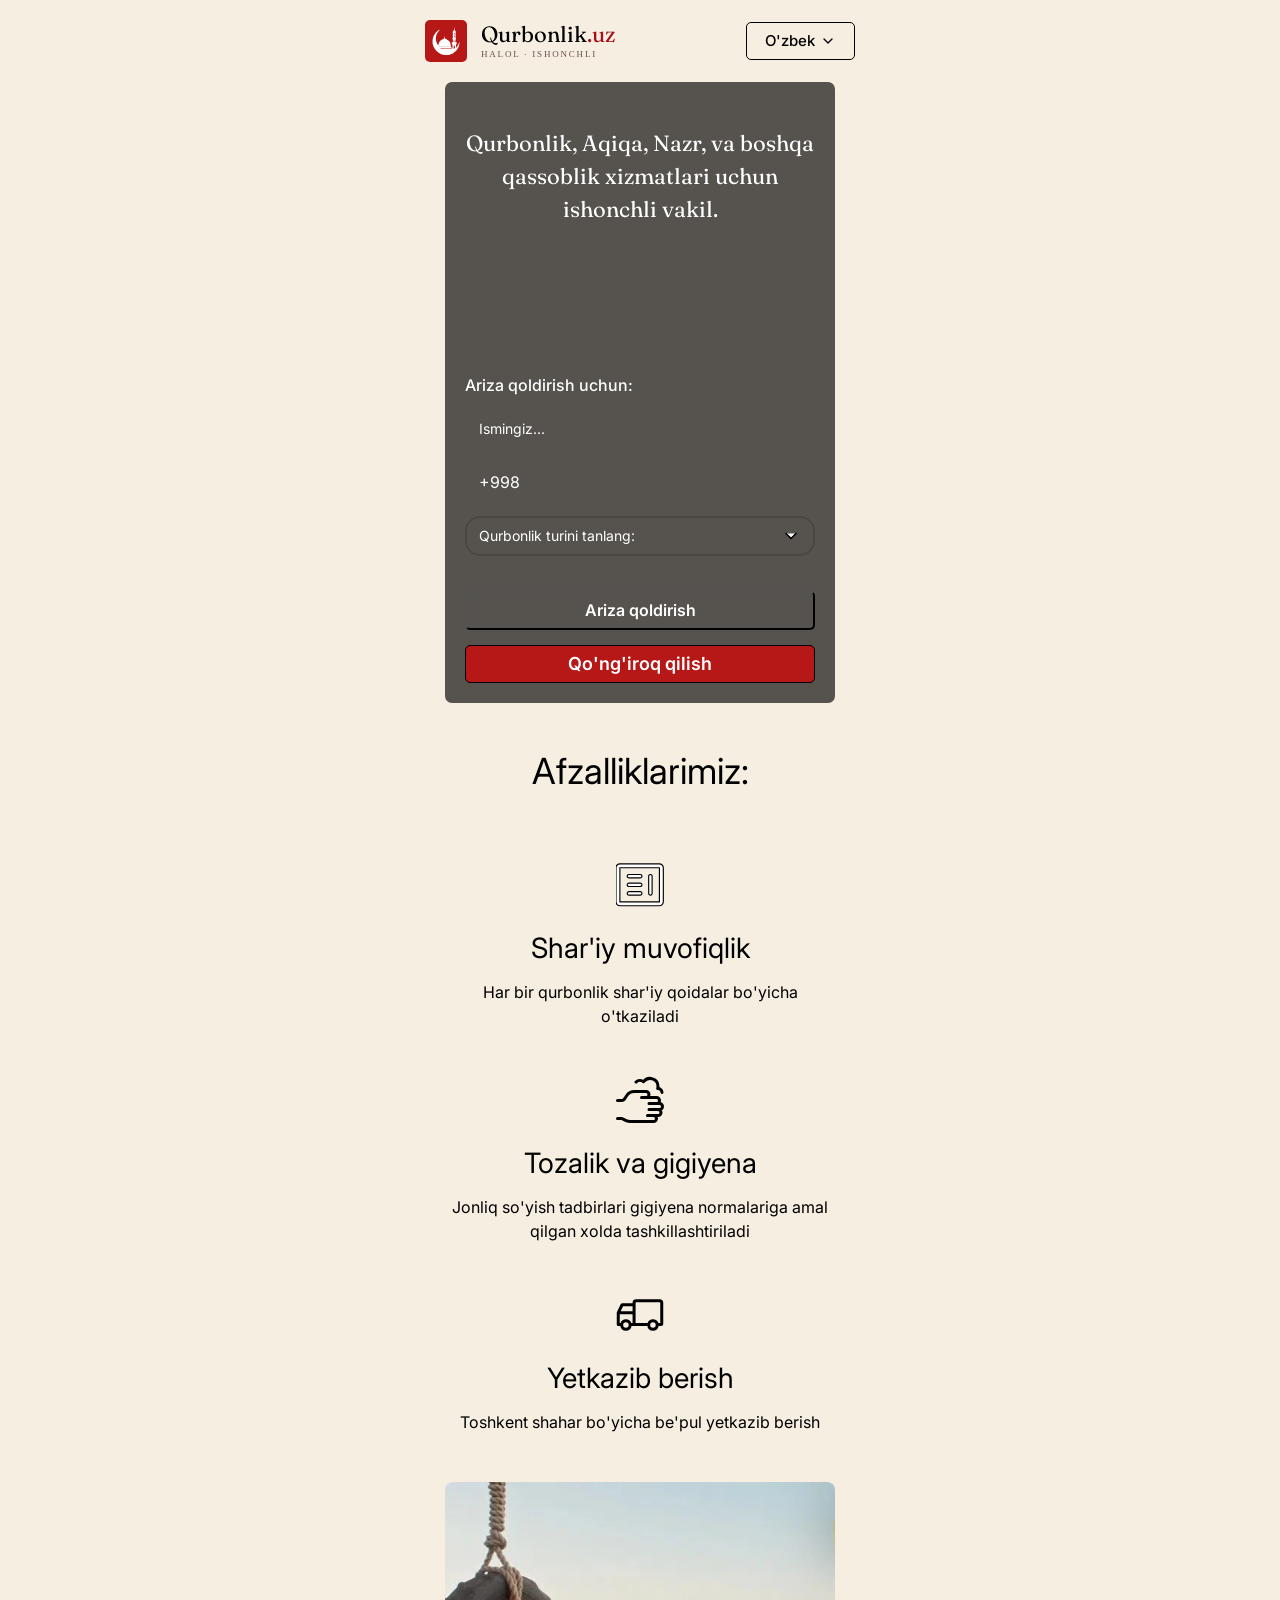
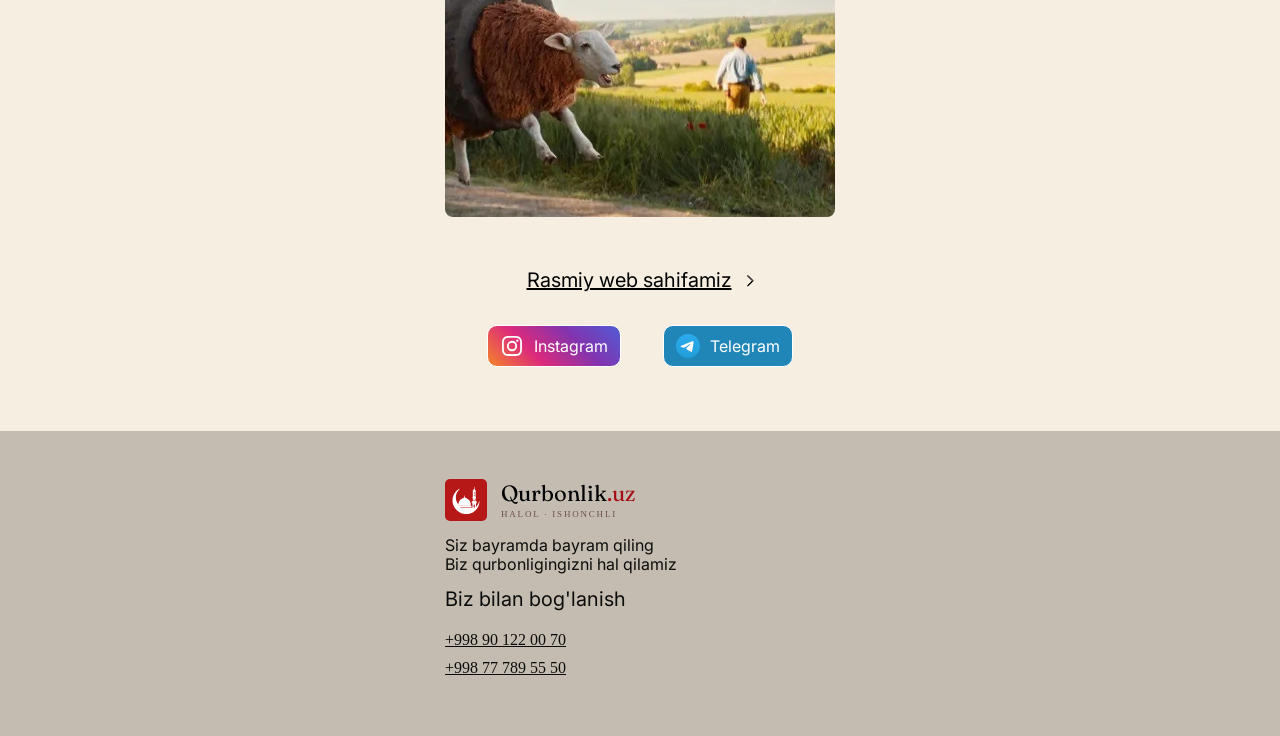
==== commit 6cd97481: "Language change" ====
--- a/index.html
+++ b/index.html
@@ -14,7 +14,7 @@
 <body>
   <header class="header">
     <div class="container box">
-      <div class="header__box">
+      <div class="header__box header__top">
         <a href="/" class="header__link">
           <img src="./images/qurbonlik logo.svg" width="42" height="42" class="header__image" alt="Qurbonlik.uz logo">
           <div class="header__title">
@@ -26,172 +26,233 @@
             </p>
           </div>
         </a>
-      </div>
-    </div>
-  </header>
-  <main class="main">
-    <div class="hero">
-      <div class="container">
-        <div class="hero__box">
-          <div class="hero__card">
-            <video class="hero-video" autoplay muted loop playsinline>
-              <source src="./videos/2.mp4" type="video/mp4">
-              Your browser does not support the video tag.
-            </video>
-            <div class="overlay"></div>
-            <div class="hero-content">
-              
-              <h1 class="hero__title">
-                Qurbonlik, Aqiqa, Nazr, va boshqa qassoblik xizmatlari uchun ishonchli vakil.
-              </h1>
-              <p class="hero__subtitle">
-                Ariza qoldirish uchun:
-              </p>
-              <form action="" class="hero__form form">
-                <input required class="form__name" type="text" placeholder="Ismingiz...">
-                <!-- <input required class="form__phone" type="tel" placeholder="Telefon raqamingiz..."> -->
-                <input
-                required
-                class="form__phone"
-                type="tel"
-                placeholder="+998"
-                value="+998"
-                name="phone"
-                inputmode="numeric"
-                autocomplete="tel"
-                pattern="\+998[0-9]{9}"
-                maxlength="13"
-                >
-                <div class="custom-select" id="customSelect">
-                  <div class="select-selected">
-                    <span id="selectedText">Qurbonlik turini tanlang:</span>
-                    
-                    <svg class="select-arrow" width="20" height="20" viewBox="0 0 24 24" fill="#fff">
-                      <path d="M6 9L12 15L18 9"
-                      stroke="currentColor"
-                      stroke-width="2"
-                      stroke-linecap="round"
-                      stroke-linejoin="round"/>
-                    </svg>
+        <div class="language-select" id="languageSelect">
+          <button class="language-select__selected" type="button">
+            <span data-i18n="language" id="currentLanguage">O'zbek</span>
+            
+            <svg
+            class="language-select__arrow"
+            width="16"
+            height="16"
+            viewBox="0 0 24 24"
+            fill="none"
+            >
+            <path
+            d="M6 9L12 15L18 9"
+            stroke="currentColor"
+            stroke-width="2"
+            stroke-linecap="round"
+            stroke-linejoin="round"
+            />
+          </svg>
+        </button>
+        
+        <div class="language-select__options">
+          <button type="button" class="language-option" data-lang="uz">
+            O'zbek
+          </button>
+          
+          <button type="button" class="language-option" data-lang="ru">
+            Русский
+          </button>
+          
+          <button type="button" class="language-option" data-lang="uz-cyrl">
+            Ўзбекча
+          </button>
+        </div>
+      </div>
+    </div>
+  </div>
+</div>
+</header>
+<main class="main">
+  <div class="hero">
+    <div class="container">
+      <div class="hero__box">
+        <div class="hero__card">
+          <video class="hero-video" autoplay muted loop playsinline>
+            <source src="./videos/2.mp4" type="video/mp4">
+            Your browser does not support the video tag.
+          </video>
+          <div class="overlay"></div>
+          <div class="hero-content">
+            
+            <h1 data-i18n="hero_title" class="hero__title">
+              Qurbonlik, Aqiqa, Nazr, va boshqa qassoblik xizmatlari uchun ishonchli vakil.
+            </h1>
+            <p data-i18n="application_title" class="hero__subtitle">
+              Ariza qoldirish uchun:
+            </p>
+            <form action="" class="hero__form form">
+              <input data-i18n-placeholder="name_placeholder" required class="form__name" type="text" placeholder="Ismingiz...">
+              <input
+              required
+              class="form__phone"
+              type="tel"
+              placeholder="+998"
+              value="+998"
+              name="phone"
+              inputmode="numeric"
+              autocomplete="tel"
+              pattern="\+998[0-9]{9}"
+              maxlength="13"
+              >
+              <div class="custom-select" id="customSelect">
+                <div class="select-selected">
+                  <span data-i18n="sacrifice_type" id="selectedText">Qurbonlik turini tanlang:</span>
+                  
+                  <svg class="select-arrow" width="20" height="20" viewBox="0 0 24 24" fill="#fff">
+                    <path d="M6 9L12 15L18 9"
+                    stroke="currentColor"
+                    stroke-width="2"
+                    stroke-linecap="round"
+                    stroke-linejoin="round"/>
+                  </svg>
+                </div>
+                
+                <div class="select-options">
+                  <div class="option" data-i18n="aqiqa" data-value="Aqiqa">Aqiqa</div>
+                  <div class="option" data-i18n="nazr" data-value="Nazr">Nazr</div>
+                  <div class="option" data-i18n="ehson" data-value="Ehson">Ehson</div>
+                  <div class="option" data-i18n="information" data-value="Ma'lumot olmoqchi edim">
+                    Ma'lumot olmoqchi edim
                   </div>
-                  
-                  <div class="select-options">
-                    <div class="option" data-value="Aqiqa">Aqiqa</div>
-                    <div class="option" data-value="Nazr">Nazr</div>
-                    <div class="option" data-value="Ehson">Ehson</div>
-                    <div class="option" data-value="Ma'lumot olmoqchi edim">
-                      Ma'lumot olmoqchi edim
-                    </div>
-                  </div>
-                  
-                  <input type="hidden" name="type" id="typeInput" required>
                 </div>
-                <button type="submit" class="form__submit">Ariza qoldirish</button>
-                <!-- <a href="tel:+998901220070" class="form__call">Yoki hoziroq biz bilan aloqaga chiqing</a> -->
-                <a href="tel:+998901220070" class="call-btn">
-                  <span>Qo'ng'iroq qilish</span>
-                </a>
-              </form>
-            </div>
+                
+                <input type="hidden" name="type" id="typeInput" required>
+              </div>
+              <button data-i18n="submit" type="submit" class="form__submit">Ariza qoldirish</button>
+              <a href="tel:+998901220070" class="call-btn">
+                <span data-i18n="call">Qo'ng'iroq qilish</span>
+              </a>
+            </form>
           </div>
         </div>
       </div>
     </div>
-    
-    <div class="us">
-      <div class="container">
-        <div class="us__about about">
-          <h3 class="about__title">Afzalliklarimiz:</h3>
-        </div>
-        <div class="us__information information">
-          <ul class="information__list">
-            <li class="information__item">
-              <svg class="information__logo" width="48" height="48" viewBox="0 0 42 37" fill="none" xmlns="http://www.w3.org/2000/svg">
-                <path stroke="#000" d="M11.309 27.311H21.1965C21.6232 27.311 21.9803 27.1663 22.268 26.877C22.5553 26.588 22.699 26.2297 22.699 25.802C22.699 25.3747 22.5553 25.0193 22.268 24.736C21.9803 24.4527 21.6232 24.311 21.1965 24.311H11.309C10.8823 24.311 10.5253 24.4557 10.238 24.745C9.95033 25.034 9.8065 25.3923 9.8065 25.82C9.8065 26.2473 9.95033 26.6027 10.238 26.886C10.5253 27.1693 10.8823 27.311 11.309 27.311ZM30.0825 9.311C29.6552 9.311 29.2998 9.45467 29.0165 9.742C28.7332 10.0297 28.5915 10.386 28.5915 10.811V25.811C28.5915 26.236 28.736 26.5922 29.025 26.8795C29.3143 27.1672 29.6727 27.311 30.1 27.311C30.5277 27.311 30.8832 27.1672 31.1665 26.8795C31.4498 26.5922 31.5915 26.236 31.5915 25.811V10.811C31.5915 10.386 31.4468 10.0297 31.1575 9.742C30.8685 9.45467 30.5102 9.311 30.0825 9.311ZM11.309 19.811H21.1965C21.6232 19.811 21.9803 19.6663 22.268 19.377C22.5553 19.088 22.699 18.7297 22.699 18.302C22.699 17.8747 22.5553 17.5193 22.268 17.236C21.9803 16.9527 21.6232 16.811 21.1965 16.811H11.309C10.8823 16.811 10.5253 16.9557 10.238 17.245C9.95033 17.534 9.8065 17.8923 9.8065 18.32C9.8065 18.7473 9.95033 19.1027 10.238 19.386C10.5253 19.6693 10.8823 19.811 11.309 19.811ZM11.309 12.311H21.1965C21.6232 12.311 21.9803 12.1663 22.268 11.877C22.5553 11.588 22.699 11.2297 22.699 10.802C22.699 10.3747 22.5553 10.0193 22.268 9.736C21.9803 9.45267 21.6232 9.311 21.1965 9.311H11.309C10.8823 9.311 10.5253 9.45566 10.238 9.745C9.95033 10.034 9.8065 10.3923 9.8065 10.82C9.8065 11.2473 9.95033 11.6027 10.238 11.886C10.5253 12.1693 10.8823 12.311 11.309 12.311ZM3.4065 36.61C2.4865 36.61 1.68883 36.2722 1.0135 35.5965C0.337834 34.9212 0 34.1235 0 33.2035V3.4185C0 2.49517 0.337834 1.69466 1.0135 1.017C1.68883 0.338998 2.4865 0 3.4065 0H37.9915C38.9148 0 39.7153 0.338998 40.393 1.017C41.071 1.69466 41.41 2.49517 41.41 3.4185V33.2035C41.41 34.1235 41.071 34.9212 40.393 35.5965C39.7153 36.2722 38.9148 36.61 37.9915 36.61H3.4065ZM3.4065 33.2035H37.9915V3.4185H3.4065V33.2035Z" fill="white"/>
-              </svg>
-              <p class="information__title">Shar'iy muvofiqlik</p>
-              <p class="information__text">Har bir qurbonlik shar'iy qoidalar bo'yicha o'tkaziladi</p>
-            </li>
-            <li class="information__item">
-              <svg class="information__logo" xmlns="http://www.w3.org/2000/svg" width="48" height="48" viewBox="0 0 24 24"><path fill="none" stroke="#000" stroke-linecap="round" stroke-linejoin="round" stroke-width="1.5" d="M.75 21.252h1.9c.233 0 .463.054.671.158l1.733.867a4.507 4.507 0 0 0 2.012.475H18.75a1.5 1.5 0 1 0 0-3H21a1.5 1.5 0 1 0 0-3h.75a1.5 1.5 0 1 0 0-3h-1.5a1.5 1.5 0 1 0 0-3H15a1.5 1.5 0 1 0 0-3H9.158a4.5 4.5 0 0 0-3.744 2L4.2 11.584a1.5 1.5 0 0 1-1.248.668H.75m12-1.5H15m1.5 6H21m-4.5-3h3.75m-4.5 6h3M23 8.248a1.992 1.992 0 0 0-2.146-1.985c.093-.33.142-.672.146-1.015a3.99 3.99 0 0 0-7.2-2.383a2.986 2.986 0 0 0-3.8.147"/></svg>
-              <p class="information__title">Tozalik va gigiyena</p>
-              <p class="information__text">Jonliq so'yish tadbirlari gigiyena normalariga amal qilgan xolda tashkillashtiriladi</p>
-            </li>
-            <li class="information__item">
-              <svg class="information__logo" width="48" height="48" xmlns="http://www.w3.org/2000/svg" viewBox="0 0 64 64"><path fill="#000" d="M58.17 11H26.92a4.83 4.83 0 0 0-4.83 4.83v.44H8.59a2.65 2.65 0 0 0-2.36 1.47l-4.95 10.1A2.65 2.65 0 0 0 1 29v15.65a2 2 0 0 0 2 2h2.71a7.64 7.64 0 0 0 15.06 0h21a7.64 7.64 0 0 0 15.06 0h3.47A2.7 2.7 0 0 0 63 44V15.85A4.83 4.83 0 0 0 58.17 11M9.45 20.29h12.64v6.55H6.23ZM13.24 49a3.66 3.66 0 1 1 3.65-3.65A3.66 3.66 0 0 1 13.24 49m0-11.31a7.65 7.65 0 0 0-7.16 5H5V30.84h17.09v11.81H20.4a7.65 7.65 0 0 0-7.16-4.98ZM49.29 49a3.66 3.66 0 1 1 3.65-3.65A3.66 3.66 0 0 1 49.29 49M59 42.65h-2.55a7.64 7.64 0 0 0-14.33 0h-16v-26.8a.84.84 0 0 1 .83-.83h31.22a.84.84 0 0 1 .83.83Z"/></svg>
-              <p class="information__title">Yetkazib berish</p>
-              <p class="information__text">Toshkent shahar bo'yicha be'pul yetkazib berish</p>
-            </li>
-          </ul>
-          <img class="information__image" src="./images/qo'y3.webp" alt="Image of a sheep">
-          <a class="information__link" href="https://app.qurbonlik.uz/" target="_blank">
-            <span class="information__subtext">Ko'proq ma'lumot olish</span>
-            <svg width="7" height="12" viewBox="0 0 7 12" fill="none" xmlns="http://www.w3.org/2000/svg">
-              <path stroke="#000" d="M0.876953 0.5C0.977777 0.5 1.05475 0.530412 1.13281 0.608398L6.07715 5.55273C6.13104 5.60665 6.15622 5.64863 6.16797 5.67676V5.67773C6.18275 5.71329 6.19141 5.75306 6.19141 5.80176C6.19141 5.85046 6.18275 5.89022 6.16797 5.92578V5.92676C6.15621 5.95488 6.13103 5.99687 6.07715 6.05078L1.1084 11.0195C1.03063 11.0973 0.963489 11.1192 0.882812 11.1162C0.788784 11.1127 0.707921 11.0809 0.62207 10.9951C0.543947 10.917 0.512697 10.8402 0.512695 10.7393C0.512695 10.6384 0.543945 10.5615 0.62207 10.4834L5.30371 5.80176L0.59668 1.09473C0.519014 1.01703 0.497072 0.95072 0.5 0.870117C0.503448 0.77585 0.536015 0.694453 0.62207 0.608398C0.699995 0.530589 0.776363 0.500076 0.876953 0.5Z" fill="white" stroke="white"/>
+  </div>
+  
+  <div class="us">
+    <div class="container">
+      <div class="us__about about">
+        <h3 class="about__title" data-i18n="about_title">Afzalliklarimiz:</h3>
+      </div>
+      <div class="us__information information">
+        <ul class="information__list">
+          <li class="information__item">
+            <svg class="information__logo" width="48" height="48" viewBox="0 0 42 37" fill="none" xmlns="http://www.w3.org/2000/svg">
+              <path stroke="#000" d="M11.309 27.311H21.1965C21.6232 27.311 21.9803 27.1663 22.268 26.877C22.5553 26.588 22.699 26.2297 22.699 25.802C22.699 25.3747 22.5553 25.0193 22.268 24.736C21.9803 24.4527 21.6232 24.311 21.1965 24.311H11.309C10.8823 24.311 10.5253 24.4557 10.238 24.745C9.95033 25.034 9.8065 25.3923 9.8065 25.82C9.8065 26.2473 9.95033 26.6027 10.238 26.886C10.5253 27.1693 10.8823 27.311 11.309 27.311ZM30.0825 9.311C29.6552 9.311 29.2998 9.45467 29.0165 9.742C28.7332 10.0297 28.5915 10.386 28.5915 10.811V25.811C28.5915 26.236 28.736 26.5922 29.025 26.8795C29.3143 27.1672 29.6727 27.311 30.1 27.311C30.5277 27.311 30.8832 27.1672 31.1665 26.8795C31.4498 26.5922 31.5915 26.236 31.5915 25.811V10.811C31.5915 10.386 31.4468 10.0297 31.1575 9.742C30.8685 9.45467 30.5102 9.311 30.0825 9.311ZM11.309 19.811H21.1965C21.6232 19.811 21.9803 19.6663 22.268 19.377C22.5553 19.088 22.699 18.7297 22.699 18.302C22.699 17.8747 22.5553 17.5193 22.268 17.236C21.9803 16.9527 21.6232 16.811 21.1965 16.811H11.309C10.8823 16.811 10.5253 16.9557 10.238 17.245C9.95033 17.534 9.8065 17.8923 9.8065 18.32C9.8065 18.7473 9.95033 19.1027 10.238 19.386C10.5253 19.6693 10.8823 19.811 11.309 19.811ZM11.309 12.311H21.1965C21.6232 12.311 21.9803 12.1663 22.268 11.877C22.5553 11.588 22.699 11.2297 22.699 10.802C22.699 10.3747 22.5553 10.0193 22.268 9.736C21.9803 9.45267 21.6232 9.311 21.1965 9.311H11.309C10.8823 9.311 10.5253 9.45566 10.238 9.745C9.95033 10.034 9.8065 10.3923 9.8065 10.82C9.8065 11.2473 9.95033 11.6027 10.238 11.886C10.5253 12.1693 10.8823 12.311 11.309 12.311ZM3.4065 36.61C2.4865 36.61 1.68883 36.2722 1.0135 35.5965C0.337834 34.9212 0 34.1235 0 33.2035V3.4185C0 2.49517 0.337834 1.69466 1.0135 1.017C1.68883 0.338998 2.4865 0 3.4065 0H37.9915C38.9148 0 39.7153 0.338998 40.393 1.017C41.071 1.69466 41.41 2.49517 41.41 3.4185V33.2035C41.41 34.1235 41.071 34.9212 40.393 35.5965C39.7153 36.2722 38.9148 36.61 37.9915 36.61H3.4065ZM3.4065 33.2035H37.9915V3.4185H3.4065V33.2035Z" fill="white"/>
             </svg>
+            <p class="information__title" data-i18n="list_one_title">Shar'iy muvofiqlik</p>
+            <p class="information__text" data-i18n="list_one_text">Har bir qurbonlik shar'iy qoidalar bo'yicha o'tkaziladi</p>
+          </li>
+          <li class="information__item">
+            <svg class="information__logo" xmlns="http://www.w3.org/2000/svg" width="48" height="48" viewBox="0 0 24 24"><path fill="none" stroke="#000" stroke-linecap="round" stroke-linejoin="round" stroke-width="1.5" d="M.75 21.252h1.9c.233 0 .463.054.671.158l1.733.867a4.507 4.507 0 0 0 2.012.475H18.75a1.5 1.5 0 1 0 0-3H21a1.5 1.5 0 1 0 0-3h.75a1.5 1.5 0 1 0 0-3h-1.5a1.5 1.5 0 1 0 0-3H15a1.5 1.5 0 1 0 0-3H9.158a4.5 4.5 0 0 0-3.744 2L4.2 11.584a1.5 1.5 0 0 1-1.248.668H.75m12-1.5H15m1.5 6H21m-4.5-3h3.75m-4.5 6h3M23 8.248a1.992 1.992 0 0 0-2.146-1.985c.093-.33.142-.672.146-1.015a3.99 3.99 0 0 0-7.2-2.383a2.986 2.986 0 0 0-3.8.147"/></svg>
+            <p class="information__title" data-i18n="list_two_title">Tozalik va gigiyena</p>
+            <p class="information__text" data-i18n="list_two_text">Jonliq so'yish tadbirlari gigiyena normalariga amal qilgan xolda tashkillashtiriladi</p>
+          </li>
+          <li class="information__item">
+            <svg class="information__logo" width="48" height="48" xmlns="http://www.w3.org/2000/svg" viewBox="0 0 64 64"><path fill="#000" d="M58.17 11H26.92a4.83 4.83 0 0 0-4.83 4.83v.44H8.59a2.65 2.65 0 0 0-2.36 1.47l-4.95 10.1A2.65 2.65 0 0 0 1 29v15.65a2 2 0 0 0 2 2h2.71a7.64 7.64 0 0 0 15.06 0h21a7.64 7.64 0 0 0 15.06 0h3.47A2.7 2.7 0 0 0 63 44V15.85A4.83 4.83 0 0 0 58.17 11M9.45 20.29h12.64v6.55H6.23ZM13.24 49a3.66 3.66 0 1 1 3.65-3.65A3.66 3.66 0 0 1 13.24 49m0-11.31a7.65 7.65 0 0 0-7.16 5H5V30.84h17.09v11.81H20.4a7.65 7.65 0 0 0-7.16-4.98ZM49.29 49a3.66 3.66 0 1 1 3.65-3.65A3.66 3.66 0 0 1 49.29 49M59 42.65h-2.55a7.64 7.64 0 0 0-14.33 0h-16v-26.8a.84.84 0 0 1 .83-.83h31.22a.84.84 0 0 1 .83.83Z"/></svg>
+            <p class="information__title" data-i18n="list_three_title">Yetkazib berish</p>
+            <p class="information__text" data-i18n="list_three_text">Toshkent shahar bo'yicha be'pul yetkazib berish</p>
+          </li>
+        </ul>
+        <img class="information__image" src="./images/qo'y3.webp" alt="Image of a sheep">
+        <a class="information__link" href="https://app.qurbonlik.uz/" target="_blank">
+          <span data-i18n="website" class="information__subtext">Rasmiy web sahifamiz</span>
+          <svg width="7" height="12" viewBox="0 0 7 12" fill="none" xmlns="http://www.w3.org/2000/svg">
+            <path stroke="#000" d="M0.876953 0.5C0.977777 0.5 1.05475 0.530412 1.13281 0.608398L6.07715 5.55273C6.13104 5.60665 6.15622 5.64863 6.16797 5.67676V5.67773C6.18275 5.71329 6.19141 5.75306 6.19141 5.80176C6.19141 5.85046 6.18275 5.89022 6.16797 5.92578V5.92676C6.15621 5.95488 6.13103 5.99687 6.07715 6.05078L1.1084 11.0195C1.03063 11.0973 0.963489 11.1192 0.882812 11.1162C0.788784 11.1127 0.707921 11.0809 0.62207 10.9951C0.543947 10.917 0.512697 10.8402 0.512695 10.7393C0.512695 10.6384 0.543945 10.5615 0.62207 10.4834L5.30371 5.80176L0.59668 1.09473C0.519014 1.01703 0.497072 0.95072 0.5 0.870117C0.503448 0.77585 0.536015 0.694453 0.62207 0.608398C0.699995 0.530589 0.776363 0.500076 0.876953 0.5Z" fill="white" stroke="white"/>
+          </svg>
+        </a>
+        <div class="links">
+          <a href="https://www.instagram.com/qurbonlik.uz/" target="_blank" class="instagram__link">
+            <svg xmlns="http://www.w3.org/2000/svg" width="24" height="24" viewBox="0 0 24 24"><path fill="#fff" d="M17.34 5.46a1.2 1.2 0 1 0 1.2 1.2a1.2 1.2 0 0 0-1.2-1.2Zm4.6 2.42a7.59 7.59 0 0 0-.46-2.43a4.94 4.94 0 0 0-1.16-1.77a4.7 4.7 0 0 0-1.77-1.15a7.3 7.3 0 0 0-2.43-.47C15.06 2 14.72 2 12 2s-3.06 0-4.12.06a7.3 7.3 0 0 0-2.43.47a4.78 4.78 0 0 0-1.77 1.15a4.7 4.7 0 0 0-1.15 1.77a7.3 7.3 0 0 0-.47 2.43C2 8.94 2 9.28 2 12s0 3.06.06 4.12a7.3 7.3 0 0 0 .47 2.43a4.7 4.7 0 0 0 1.15 1.77a4.78 4.78 0 0 0 1.77 1.15a7.3 7.3 0 0 0 2.43.47C8.94 22 9.28 22 12 22s3.06 0 4.12-.06a7.3 7.3 0 0 0 2.43-.47a4.7 4.7 0 0 0 1.77-1.15a4.85 4.85 0 0 0 1.16-1.77a7.59 7.59 0 0 0 .46-2.43c0-1.06.06-1.4.06-4.12s0-3.06-.06-4.12ZM20.14 16a5.61 5.61 0 0 1-.34 1.86a3.06 3.06 0 0 1-.75 1.15a3.19 3.19 0 0 1-1.15.75a5.61 5.61 0 0 1-1.86.34c-1 .05-1.37.06-4 .06s-3 0-4-.06a5.73 5.73 0 0 1-1.94-.3a3.27 3.27 0 0 1-1.1-.75a3 3 0 0 1-.74-1.15a5.54 5.54 0 0 1-.4-1.9c0-1-.06-1.37-.06-4s0-3 .06-4a5.54 5.54 0 0 1 .35-1.9A3 3 0 0 1 5 5a3.14 3.14 0 0 1 1.1-.8A5.73 5.73 0 0 1 8 3.86c1 0 1.37-.06 4-.06s3 0 4 .06a5.61 5.61 0 0 1 1.86.34a3.06 3.06 0 0 1 1.19.8a3.06 3.06 0 0 1 .75 1.1a5.61 5.61 0 0 1 .34 1.9c.05 1 .06 1.37.06 4s-.01 3-.06 4ZM12 6.87A5.13 5.13 0 1 0 17.14 12A5.12 5.12 0 0 0 12 6.87Zm0 8.46A3.33 3.33 0 1 1 15.33 12A3.33 3.33 0 0 1 12 15.33Z"/></svg>
+            <span data-i18n="instagram" class="instagram-text">
+              Instagram
+            </span>
           </a>
-        </div>
-      </div>
-    </div> 
-  </main>
-  <footer class="footer">
-    <div class="container">
-      <div class="header__box">
-        <a href="/" class="header__link">
-          <img src="./images/qurbonlik logo.svg" width="42" height="42" class="header__image" alt="Qurbonlik.uz logo">
-          <div class="header__title">
-            <p class="header__text">
-              Qurbonlik<span class="header__minitext">.uz</span>
-            </p>
-            <p class="header__subtext">
-              HALOL · ISHONCHLI          
-            </p>
-          </div>
-        </a>
-      </div>
-      <p class="footer__motto">
+          <a href="https://t.me/qurbonlik_uz" target="_blank" class="telegram__link">
+            <svg xmlns="http://www.w3.org/2000/svg" width="24" height="24" viewBox="0 0 256 256"><defs><linearGradient id="logosTelegram0" x1="50%" x2="50%" y1="0%" y2="100%"><stop offset="0%" stop-color="#2AABEE"/><stop offset="100%" stop-color="#229ED9"/></linearGradient></defs><path fill="url(#logosTelegram0)" d="M128 0C94.06 0 61.48 13.494 37.5 37.49A128.038 128.038 0 0 0 0 128c0 33.934 13.5 66.514 37.5 90.51C61.48 242.506 94.06 256 128 256s66.52-13.494 90.5-37.49c24-23.996 37.5-56.576 37.5-90.51c0-33.934-13.5-66.514-37.5-90.51C194.52 13.494 161.94 0 128 0Z"/><path fill="#fff" d="M57.94 126.648c37.32-16.256 62.2-26.974 74.64-32.152c35.56-14.786 42.94-17.354 47.76-17.441c1.06-.017 3.42.245 4.96 1.49c1.28 1.05 1.64 2.47 1.82 3.467c.16.996.38 3.266.2 5.038c-1.92 20.24-10.26 69.356-14.5 92.026c-1.78 9.592-5.32 12.808-8.74 13.122c-7.44.684-13.08-4.912-20.28-9.63c-11.26-7.386-17.62-11.982-28.56-19.188c-12.64-8.328-4.44-12.906 2.76-20.386c1.88-1.958 34.64-31.748 35.26-34.45c.08-.338.16-1.598-.6-2.262c-.74-.666-1.84-.438-2.64-.258c-1.14.256-19.12 12.152-54 35.686c-5.1 3.508-9.72 5.218-13.88 5.128c-4.56-.098-13.36-2.584-19.9-4.708c-8-2.606-14.38-3.984-13.82-8.41c.28-2.304 3.46-4.662 9.52-7.072Z"/></svg>
+            <span data-i18n="telegram" class="telegram-text">
+              Telegram
+            </span>
+          </a>
+        </div>
+      </div>
+    </div>
+  </div> 
+</main>
+<footer class="footer">
+  <div class="container">
+    <div class="header__box">
+      <a href="/" class="header__link">
+        <img src="./images/qurbonlik logo.svg" width="42" height="42" class="header__image" alt="Qurbonlik.uz logo">
+        <div class="header__title">
+          <p class="header__text">
+            Qurbonlik<span class="header__minitext">.uz</span>
+          </p>
+          <p class="header__subtext">
+            HALOL · ISHONCHLI          
+          </p>
+        </div>
+      </a>
+    </div>
+    <div class="footer__motto">
+      <span data-i18n="motto_one">
         Siz bayramda bayram qiling
-        <br>
+      </span>
+      <br>
+      <span data-i18n="motto_two">
         Biz qurbonligingizni hal qilamiz
+      </span>
+    </div>
+    <div class="footer__contact">
+      <p data-i18n="contact_us" class="footer__text">
+        Biz bilan bog'lanish
       </p>
-      <div class="footer__contact">
-        <p class="footer__text">
-          Biz bilan bog'lanish
-        </p>
-        <a href="tel:+998901220070" class="footer__phone">+998 90 122 00 70</a>
-        <a href="tel:+998777895550" class="footer__phone">+998 77 789 55 50</a>
-      </div>
-    </div>
-  </footer>
-  
-  <div class="success-popup" id="successPopup">
-    <div class="success-popup__content">
-      <button class="success-popup__close" id="successPopupClose">&times;</button>
-      
-      <div class="success-popup__icon">✓</div>
-      
-      <h2 class="success-popup__title">Arizangiz qabul qilindi!</h2>
-      
-      <p class="success-popup__text">
+      <a href="tel:+998901220070" class="footer__phone">+998 90 122 00 70</a>
+      <a href="tel:+998777895550" class="footer__phone">+998 77 789 55 50</a>
+    </div>
+  </div>
+</footer>
+
+<div class="success-popup" id="successPopup">
+  <div class="success-popup__content">
+    <button class="success-popup__close" id="successPopupClose">&times;</button>
+    
+    <div class="success-popup__icon">✓</div>
+    
+    <h2 data-i18n="pop-up_success" class="success-popup__title">Arizangiz qabul qilindi!</h2>
+    
+    <p class="success-popup__text">
+      <span data-i18n="pop-up_text_one">
         Ariza qoldirganingiz uchun rahmat.
+      </span>
+      <br>
+      <span data-i18n="pop-up_text_two">
         Tez orada siz bilan bog‘lanamiz.
-      </p>
-      
-      <button class="success-popup__button" id="successPopupButton">
-        Yopish
-      </button>
-      <a href="tel:+998901220070" class="success-popup__link phone">
-        <svg class="phone-image" xmlns="http://www.w3.org/2000/svg" width="24" height="24" viewBox="0 0 16 16"><path fill="#ffff" d="M12.2 10c-1.1-.1-1.7 1.4-2.5 1.8C8.4 12.5 6 10 6 10S3.5 7.6 4.1 6.3c.5-.8 2-1.4 1.9-2.5c-.1-1-2.3-4.6-3.4-3.6C.2 2.4 0 3.3 0 5.1c-.1 3.1 3.9 7 3.9 7c.4.4 3.9 4 7 3.9c1.8 0 2.7-.2 4.9-2.6c1-1.1-2.5-3.3-3.6-3.4z"/></svg>
-        <span>
-          Bizga hoziroq aloqaga chiqing
-        </span>
-      </a>
-      <a href="https://t.me/+998901220070" target="_blank" class="success-popup__link telegram">
-        <img src="./images/telegram.svg" alt="Telegram logo" width="25" height="25" class="telegram-logo">Telegramdan aloqaga chiqing
-      </a>
-    </div>
-  </div>
-  
-  <script src="./js/index.js"></script>
+      </span>
+    </p>
+    
+    <button data-i18n="close" class="success-popup__button" id="successPopupButton">
+      Yopish
+    </button>
+    <a href="tel:+998901220070" class="success-popup__link phone">
+      <svg class="phone-image" xmlns="http://www.w3.org/2000/svg" width="24" height="24" viewBox="0 0 16 16"><path fill="#ffff" d="M12.2 10c-1.1-.1-1.7 1.4-2.5 1.8C8.4 12.5 6 10 6 10S3.5 7.6 4.1 6.3c.5-.8 2-1.4 1.9-2.5c-.1-1-2.3-4.6-3.4-3.6C.2 2.4 0 3.3 0 5.1c-.1 3.1 3.9 7 3.9 7c.4.4 3.9 4 7 3.9c1.8 0 2.7-.2 4.9-2.6c1-1.1-2.5-3.3-3.6-3.4z"/></svg>
+      <span data-i18n="pop-up_contact">
+        Bizga hoziroq aloqaga chiqing
+      </span>
+    </a>
+    <a href="https://t.me/+998901220070" target="_blank" class="success-popup__link telegram">
+      <img src="./images/telegram.svg" alt="Telegram logo" width="25" height="25" class="telegram-logo">
+      <span data-i18n="pop-up_telegram">
+        Telegramdan aloqaga chiqing
+      </span>
+    </a>
+  </div>
+</div>
+
+<script src="./js/index.js"></script>
+<script src="./js/translate.js"></script>
 </body>
 </html>
--- a/css/index.css
+++ b/css/index.css
@@ -293,6 +293,7 @@
   color: #000;
   width: 100%;
   text-align: center;
+  margin-bottom: 30px;
 }
 
 .information__subtext {
@@ -310,6 +311,8 @@
 .footer__motto {
   font-family: 'Inter';
   color: #0C0C0B;
+  margin-bottom: 15px;
+  margin-top: 15px;
 }
 
 .footer__contact {
@@ -691,11 +694,12 @@
 .phone {
   display: flex;
   align-items: center;
-  justify-content: space-between;
+  justify-content: space-evenly;
 }
 
 .phone-image {
-  margin-left: 7px;
+  width: 20px;
+  height: 20px;
 }
 
 .success-popup__title {
@@ -720,4 +724,136 @@
     opacity: 1;
     transform: scale(1);
   }
+}
+
+/* ============== LANGUAGE SELECT =================== */
+
+.header__top {
+  display: flex;
+  align-items: center;
+  justify-content: space-between;
+}
+
+.header__logo img {
+  display: block;
+  max-width: 100%;
+}
+
+.language-select {
+  position: relative;
+  flex-shrink: 0;
+  border: #000 1.5px solid;
+  border-radius: 5px;
+  padding: 8px 12px;
+}
+
+.language-select__selected {
+  display: flex;
+  align-items: center;
+  gap: 5px;
+  
+  border: none;
+  background: transparent;
+  
+  font-size: 15px;
+  font-weight: 500;
+  
+  cursor: pointer;
+  font-family: 'Inter';
+}
+
+.language-select__arrow {
+  transition: transform 0.2s ease;
+}
+
+.language-select.open .language-select__arrow {
+  transform: rotate(180deg);
+}
+
+.language-select__options {
+  position: absolute;
+  top: calc(100% + 8px);
+  right: 0;
+  
+  min-width: 130px;
+  
+  display: none;
+  
+  background: #fff;
+  border-radius: 10px;
+  
+  overflow: hidden;
+  
+  box-shadow: 0 5px 20px rgba(0, 0, 0, 0.15);
+  
+  z-index: 1000;
+}
+
+.language-select.open .language-select__options {
+  display: flex;
+  flex-direction: column;
+}
+
+.language-option {
+  width: 100%;
+  
+  padding: 10px 14px;
+  
+  border: none;
+  background: transparent;
+  
+  text-align: left;
+  
+  font-size: 14px;
+  
+  cursor: pointer;
+  font-family: 'Inter';
+}
+
+.language-option:hover {
+  background: #f2f2f2;
+}
+
+.links {
+  display: flex;
+  align-items: center;
+  justify-content: space-evenly;
+}
+
+.instagram__link {
+  display: flex;
+  align-items: center;
+  text-decoration: none;
+  border: #fff 1.5px solid;
+  border-radius: 10px;
+  padding: 8px 12px;
+  background: linear-gradient(
+  45deg,
+  #F58529,
+  #DD2A7B,
+  #8134AF,
+  #515BD4
+  );
+}
+
+.instagram-text {
+  margin-left: 10px;
+  color: #fff;
+  font-family: 'Inter';
+}
+
+.telegram__link {
+  display: flex;
+  align-items: center;
+  text-decoration: none;
+  border: #fff 1.5px solid;
+  border-radius: 10px;
+  padding: 8px 12px;
+  background: #2085b7;
+}
+
+.telegram-text {
+  margin-left: 10px;
+  color: #fff;
+  font-family: 'Inter';
 }
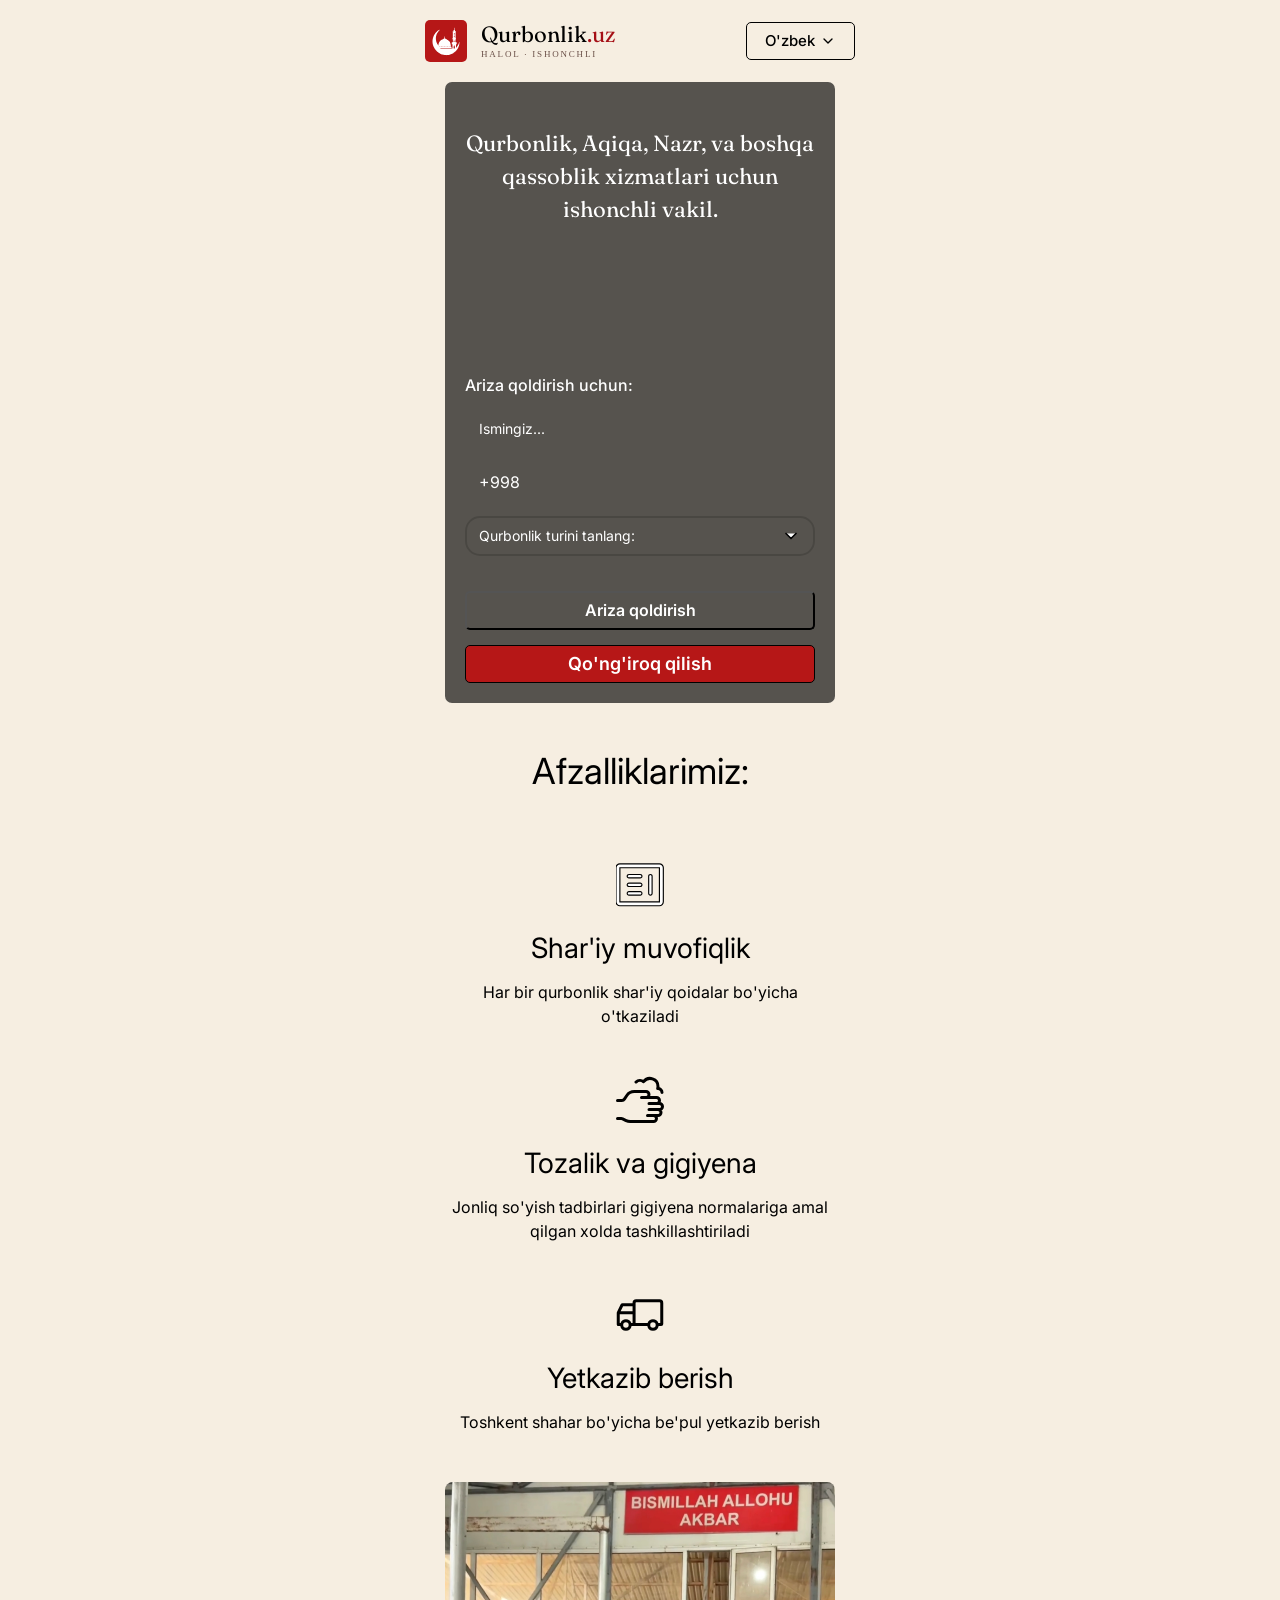
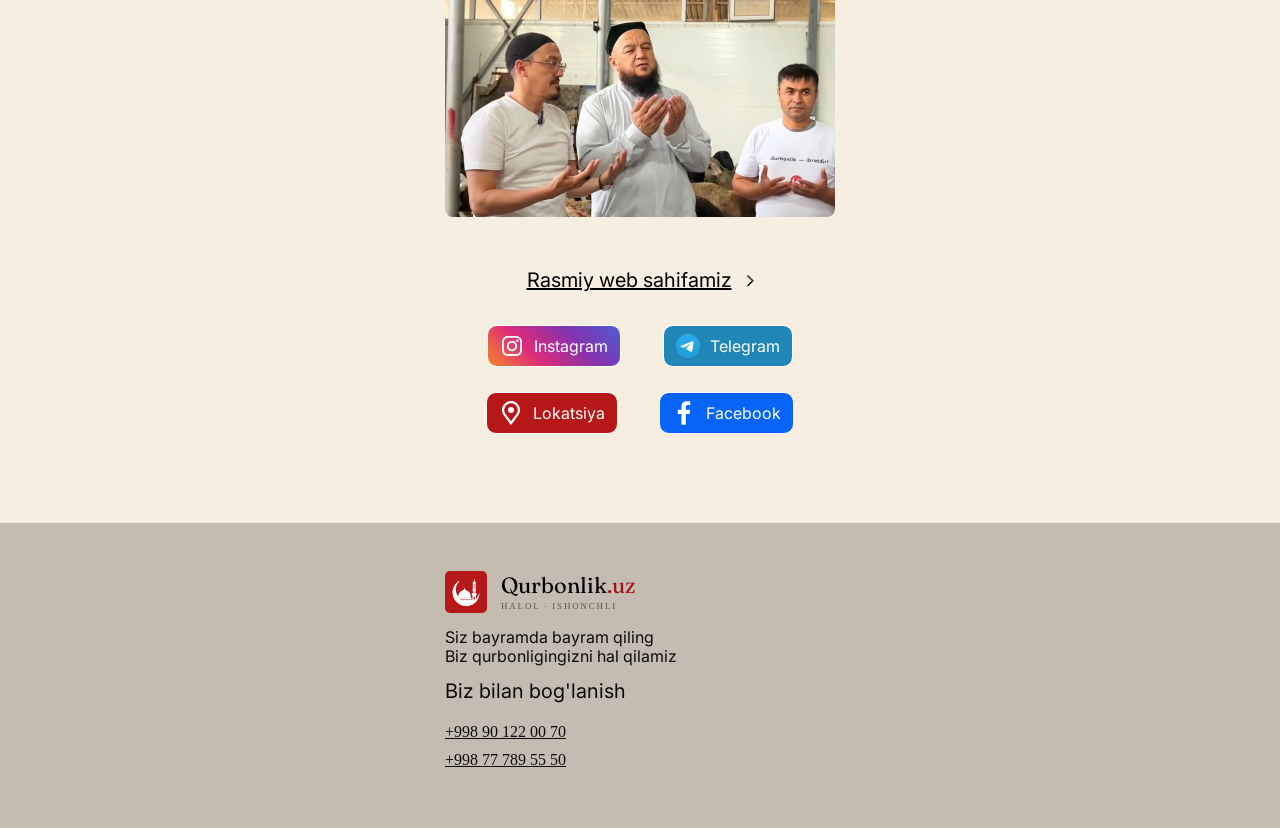
==== commit 32f1936c: "Adding links" ====
--- a/index.html
+++ b/index.html
@@ -157,7 +157,7 @@
             <p class="information__text" data-i18n="list_three_text">Toshkent shahar bo'yicha be'pul yetkazib berish</p>
           </li>
         </ul>
-        <img class="information__image" src="./images/qo'y3.webp" alt="Image of a sheep">
+        <img class="information__image" src="./images/1.JPG" alt="Image of a sheep">
         <a class="information__link" href="https://app.qurbonlik.uz/" target="_blank">
           <span data-i18n="website" class="information__subtext">Rasmiy web sahifamiz</span>
           <svg width="7" height="12" viewBox="0 0 7 12" fill="none" xmlns="http://www.w3.org/2000/svg">
@@ -175,6 +175,20 @@
             <svg xmlns="http://www.w3.org/2000/svg" width="24" height="24" viewBox="0 0 256 256"><defs><linearGradient id="logosTelegram0" x1="50%" x2="50%" y1="0%" y2="100%"><stop offset="0%" stop-color="#2AABEE"/><stop offset="100%" stop-color="#229ED9"/></linearGradient></defs><path fill="url(#logosTelegram0)" d="M128 0C94.06 0 61.48 13.494 37.5 37.49A128.038 128.038 0 0 0 0 128c0 33.934 13.5 66.514 37.5 90.51C61.48 242.506 94.06 256 128 256s66.52-13.494 90.5-37.49c24-23.996 37.5-56.576 37.5-90.51c0-33.934-13.5-66.514-37.5-90.51C194.52 13.494 161.94 0 128 0Z"/><path fill="#fff" d="M57.94 126.648c37.32-16.256 62.2-26.974 74.64-32.152c35.56-14.786 42.94-17.354 47.76-17.441c1.06-.017 3.42.245 4.96 1.49c1.28 1.05 1.64 2.47 1.82 3.467c.16.996.38 3.266.2 5.038c-1.92 20.24-10.26 69.356-14.5 92.026c-1.78 9.592-5.32 12.808-8.74 13.122c-7.44.684-13.08-4.912-20.28-9.63c-11.26-7.386-17.62-11.982-28.56-19.188c-12.64-8.328-4.44-12.906 2.76-20.386c1.88-1.958 34.64-31.748 35.26-34.45c.08-.338.16-1.598-.6-2.262c-.74-.666-1.84-.438-2.64-.258c-1.14.256-19.12 12.152-54 35.686c-5.1 3.508-9.72 5.218-13.88 5.128c-4.56-.098-13.36-2.584-19.9-4.708c-8-2.606-14.38-3.984-13.82-8.41c.28-2.304 3.46-4.662 9.52-7.072Z"/></svg>
             <span data-i18n="telegram" class="telegram-text">
               Telegram
+            </span>
+          </a>
+        </div>
+        <div class="links">
+          <a target="_blank" href="https://yandex.ru/maps?whatshere%5Bpoint%5D=69.19630251299522%2C41.363923276211985&whatshere%5Bzoom%5D=18.619741&ll=69.19617671672269%2C41.363883852221406&z=18.619741&si=uzxkrw3k4djzv4911x0j6jduj0" class="location__link">
+            <svg xmlns="http://www.w3.org/2000/svg" width="24" height="24" viewBox="0 0 16 16"><path fill="#fff" fill-rule="evenodd" d="M12.5 6a4.47 4.47 0 0 1-.883 2.677L8 13.5L4.383 8.677A4.5 4.5 0 1 1 12.5 6ZM14 6c0 1.34-.439 2.576-1.18 3.574L8.937 14.75L8 16l-.938-1.25L3.18 9.574A6 6 0 1 1 14 6ZM8 8a2 2 0 1 0 0-4a2 2 0 0 0 0 4Z" clip-rule="evenodd"/></svg>
+            <span data-i18n="location">
+              Lokatsiya
+            </span>
+          </a>
+          <a target="_blank" href="https://www.facebook.com/qurbonlik/" class="facebook__link">
+            <svg xmlns="http://www.w3.org/2000/svg" width="24" height="24" viewBox="0 0 224 432"><path fill="#fff" d="M145 429H66V235H0v-76h66v-56q0-48 27-74t72-26q36 0 59 3v67l-41 1q-22 0-30 9t-8 27v49h76l-10 76h-66v194z"/></svg>
+            <span data-i18n="facebook">
+              Facebook
             </span>
           </a>
         </div>
--- a/css/index.css
+++ b/css/index.css
@@ -29,10 +29,6 @@
   height: 42px;
 }
 
-.header__title {
-  /* display: flex; */
-}
-
 .header__text {
   margin: 0;
   font-family: 'Fraunces';
@@ -66,9 +62,6 @@
 }
 
 .hero__card {
-  /* background-image: url("../images/qo'y.webp"); */
-  /* background-image: url("../images/5.JPG"); */
-  /* background: linear-gradient(rgba(0, 0, 0, 0.5), rgba(0, 0, 0, 0.5)), url('../images/6.JPG'); */
   background-repeat: no-repeat;
   background-position: center;
   background-size: cover;
@@ -227,6 +220,7 @@
   color: #000;
   margin: 0;
   margin-bottom: 20px;
+  text-align: center;
 }
 
 .about__text {
@@ -236,10 +230,6 @@
   margin: 0;
   text-align: center;
   line-height: 150%;
-}
-
-.information {
-  
 }
 
 .information__list {
@@ -818,6 +808,7 @@
   display: flex;
   align-items: center;
   justify-content: space-evenly;
+  margin-bottom: 25px;
 }
 
 .instagram__link {
@@ -856,4 +847,42 @@
   margin-left: 10px;
   color: #fff;
   font-family: 'Inter';
+}
+
+.location-box {
+  display: flex;
+  align-items: center;
+  justify-content: center;
+}
+
+.location__link {
+  display: flex;
+  align-items: center;
+  text-decoration: none;
+  border: #fff 1.5px solid;
+  border-radius: 10px;
+  padding: 8px 12px;
+  background-color: #B61717;
+}
+
+.location__link span {
+  margin-left: 10px;
+  color: #fff;
+  font-family: 'Inter';
+}
+
+.facebook__link {
+  display: flex;
+  align-items: center;
+  text-decoration: none;
+  border: #fff 1.5px solid;
+  border-radius: 10px;
+  padding: 8px 12px;
+  background-color: #0864F9;
+}
+
+.facebook__link span {
+  margin-left: 10px;
+  color: #fff;
+  font-family: 'Inter';
 }
